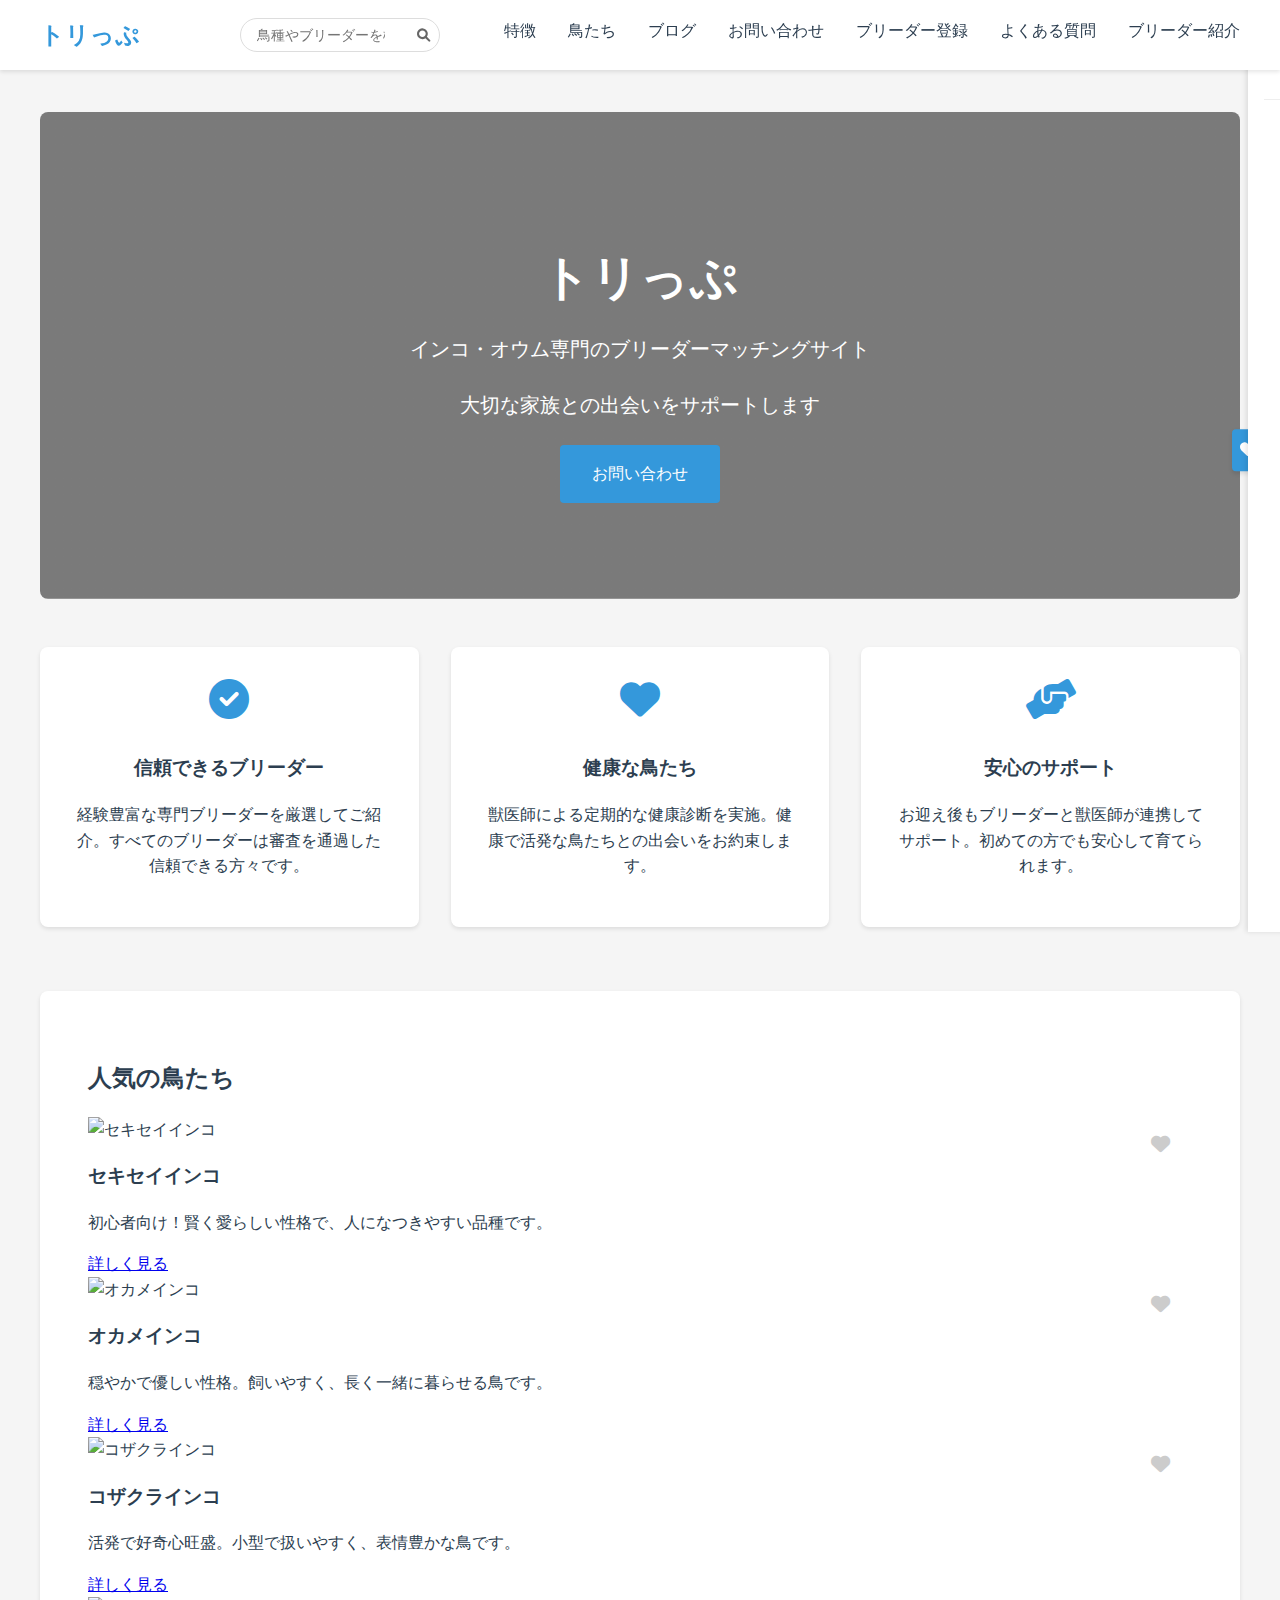
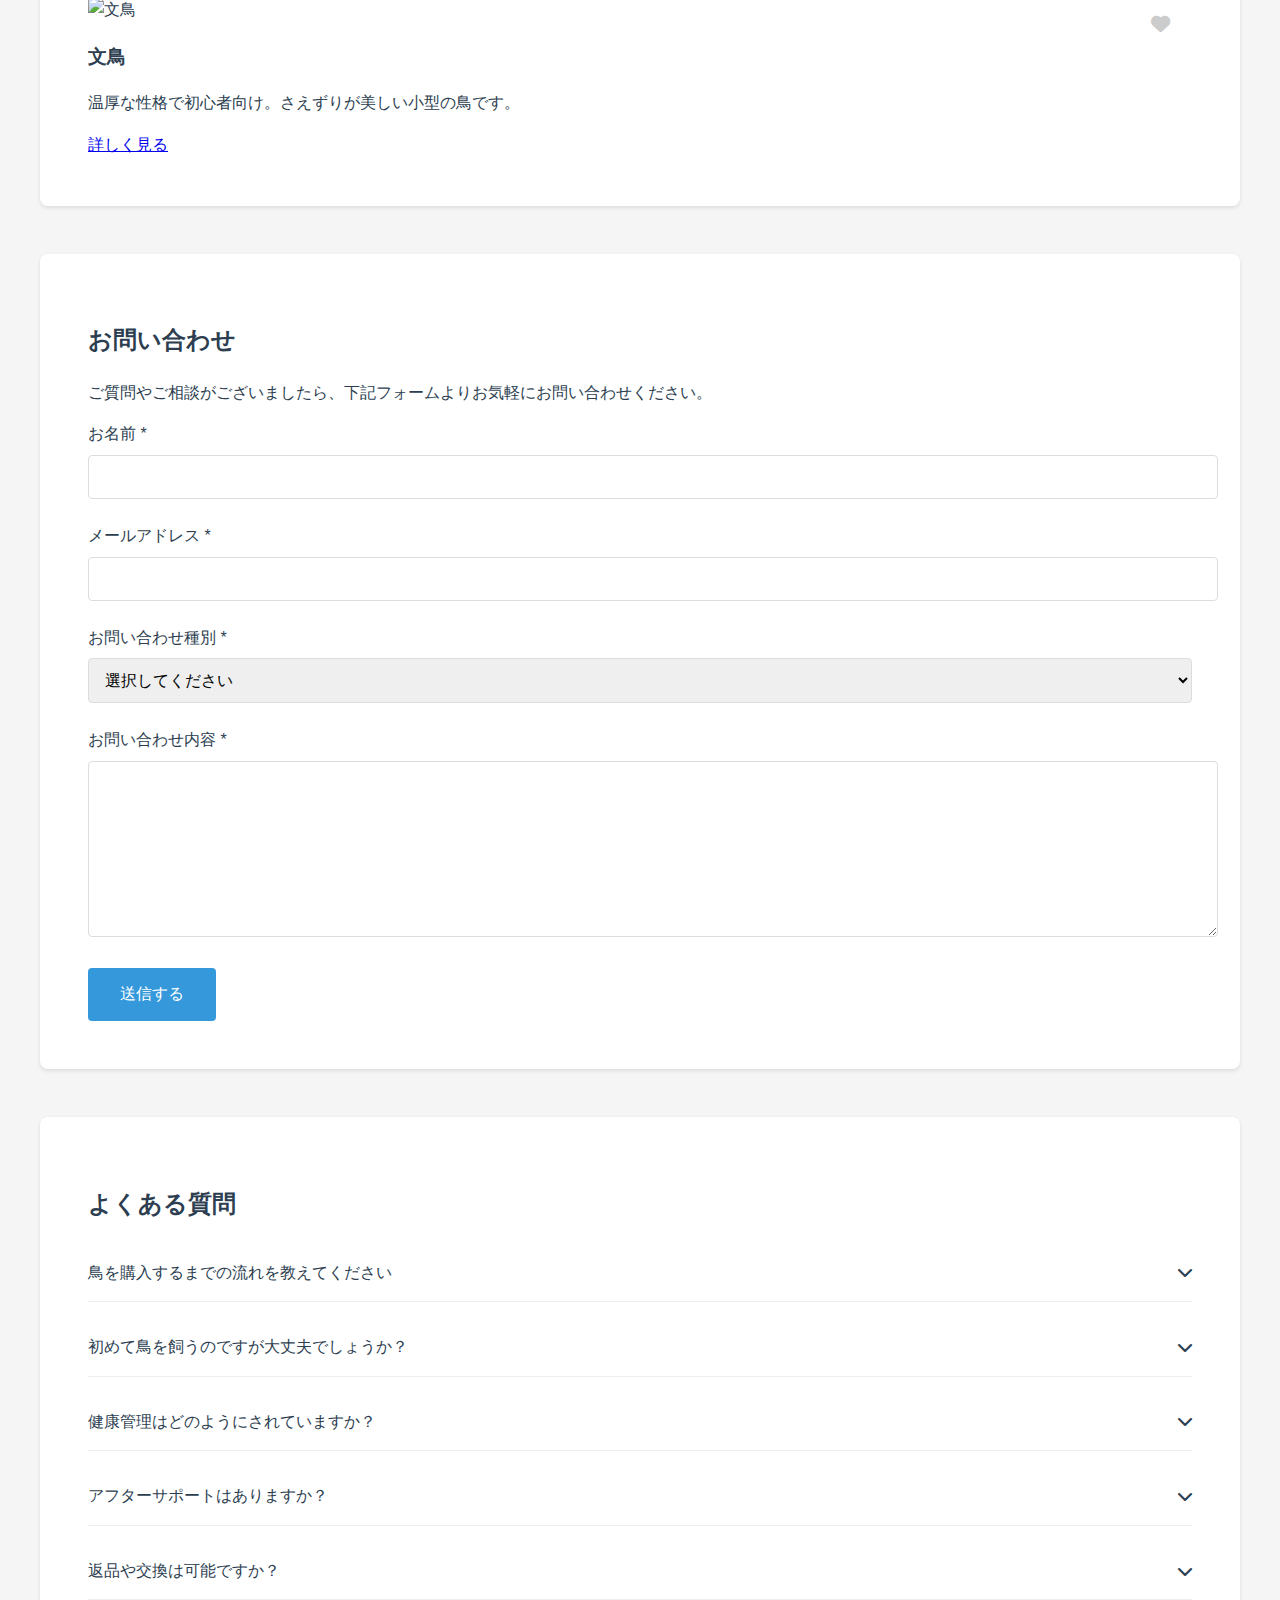
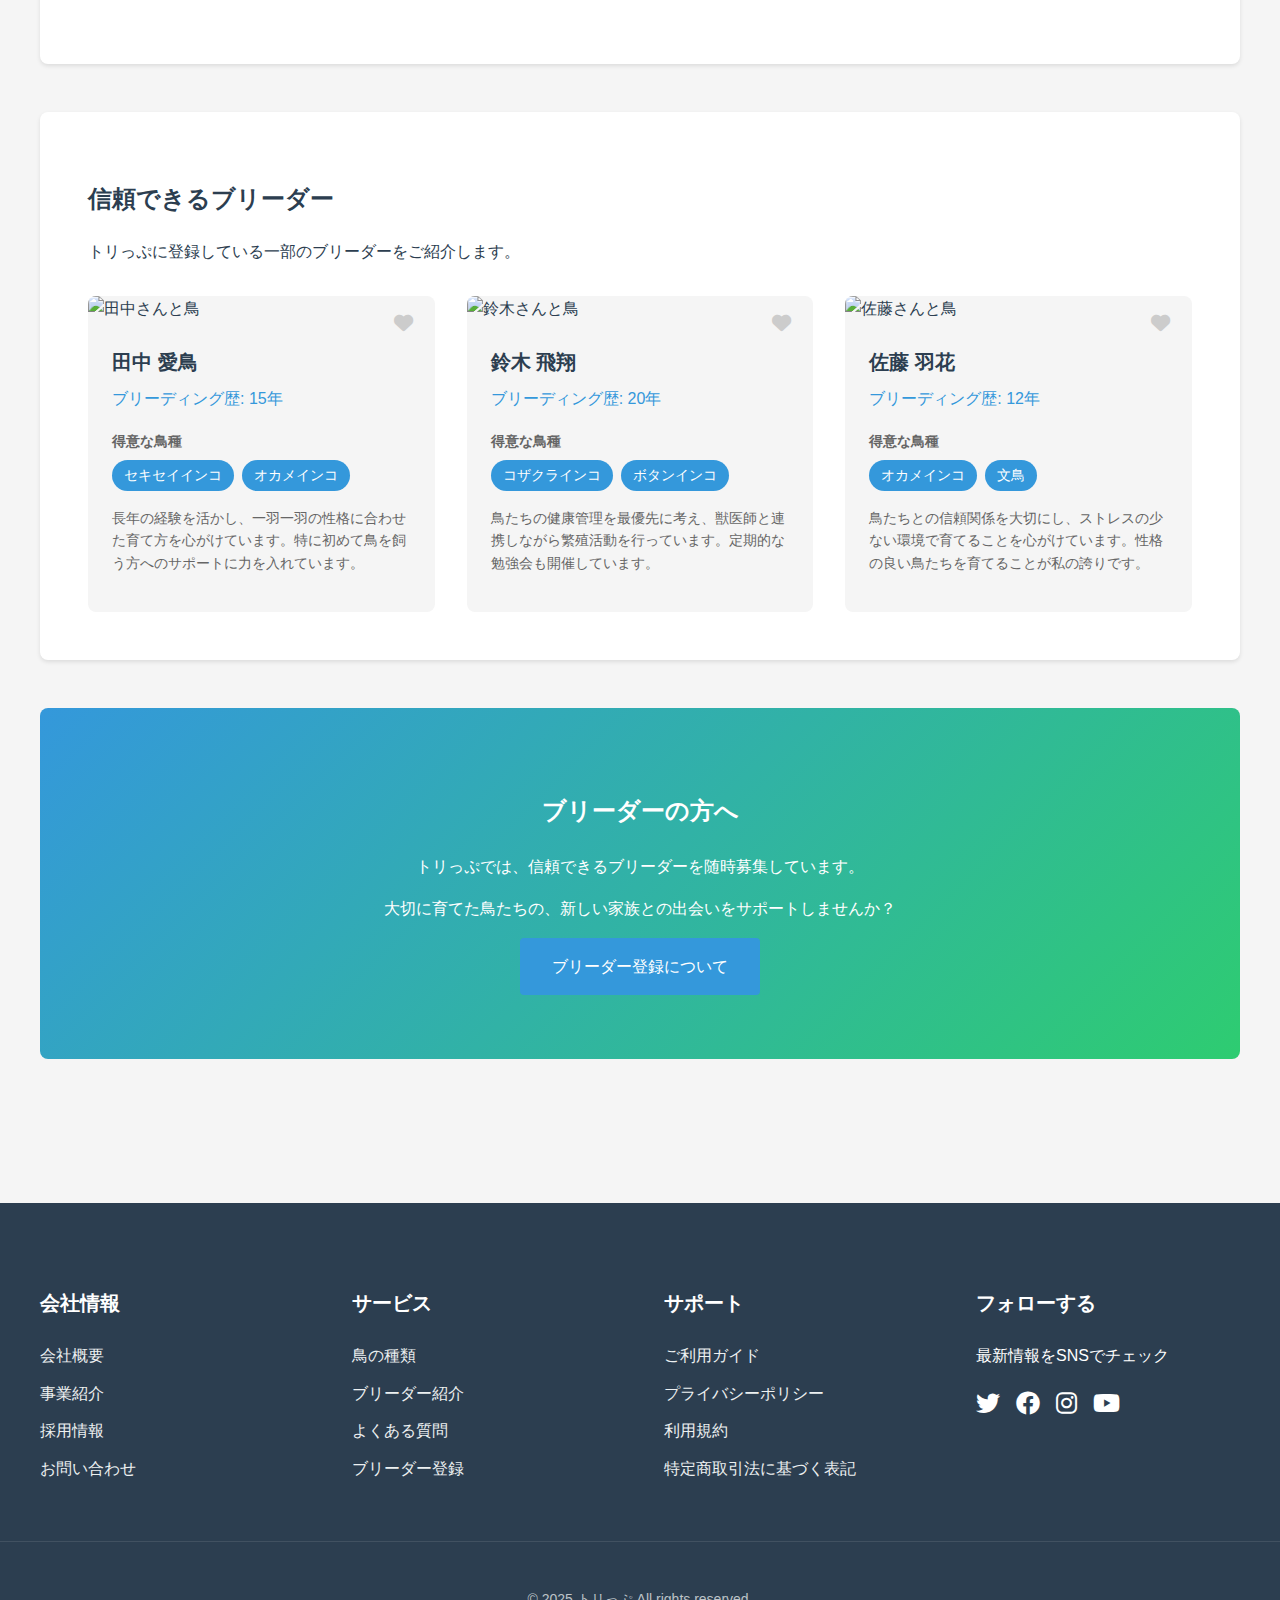
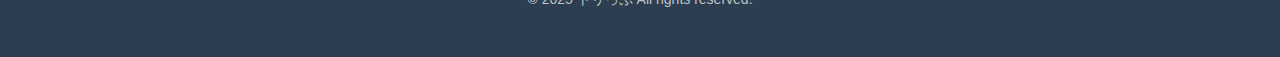
==== index.html @ cfe432b0 "Add blog section with articles and sidebar" ====
<!DOCTYPE html>
<html lang="ja">
<head>
    <meta charset="UTF-8">
    <meta name="viewport" content="width=device-width, initial-scale=1.0">
    <title>トリっぷ - インコ・オウム専門のブリーダーマッチングサイト</title>
    <link rel="stylesheet" href="https://cdnjs.cloudflare.com/ajax/libs/font-awesome/6.0.0/css/all.min.css">
    <style>
        /* 既存のスタイル */
        :root {
            --primary-color: #3498db;
            --secondary-color: #2ecc71;
            --text-color: #2c3e50;
            --background-color: #f5f5f5;
        }
        
        body {
            font-family: -apple-system, BlinkMacSystemFont, sans-serif;
            line-height: 1.6;
            margin: 0;
            padding: 0;
            background-color: var(--background-color);
            color: var(--text-color);
        }

        .nav {
            background: white;
            box-shadow: 0 2px 4px rgba(0,0,0,0.1);
            position: fixed;
            width: 100%;
            top: 0;
            z-index: 1000;
        }

        .nav-container {
            max-width: 1200px;
            margin: 0 auto;
            padding: 1rem;
            display: flex;
            justify-content: space-between;
            align-items: center;
        }

        .nav-logo {
            font-size: 1.5rem;
            font-weight: bold;
            color: var(--primary-color);
            text-decoration: none;
        }

        .nav-links {
            display: flex;
            gap: 2rem;
        }

        .nav-link {
            color: var(--text-color);
            text-decoration: none;
            transition: color 0.3s;
        }

        .nav-link:hover {
            color: var(--primary-color);
        }

        .container {
            max-width: 1200px;
            margin: 80px auto 0;
            padding: 2rem;
        }

        .hero {
            background: linear-gradient(rgba(0,0,0,0.5), rgba(0,0,0,0.5)), url("https://images.unsplash.com/photo-1552728089-57bdde30beb3?ixlib=rb-1.2.1&auto=format&fit=crop&w=1500&q=80");
            background-size: cover;
            background-position: center;
            color: white;
            padding: 6rem 2rem;
            border-radius: 8px;
            text-align: center;
            margin-bottom: 3rem;
        }

        .hero h1 {
            font-size: 3rem;
            margin-bottom: 1rem;
            color: white;
        }

        .hero p {
            font-size: 1.25rem;
            color: white;
            max-width: 600px;
            margin: 0 auto 1.5rem;
        }

        .button {
            display: inline-block;
            background: var(--primary-color);
            color: white;
            text-decoration: none;
            padding: 1rem 2rem;
            border-radius: 4px;
            transition: background-color 0.3s, transform 0.3s;
        }

        .button:hover {
            background-color: #2980b9;
            transform: translateY(-2px);
        }

        .features {
            display: grid;
            grid-template-columns: repeat(auto-fit, minmax(300px, 1fr));
            gap: 2rem;
            margin-bottom: 4rem;
        }

        .feature {
            background: white;
            padding: 2rem;
            border-radius: 8px;
            box-shadow: 0 2px 4px rgba(0,0,0,0.1);
            text-align: center;
        }

        .feature i {
            font-size: 2.5rem;
            color: var(--primary-color);
            margin-bottom: 1rem;
        }

        .birds {
            background: white;
            padding: 3rem;
            border-radius: 8px;
            box-shadow: 0 2px 4px rgba(0,0,0,0.1);
            margin-bottom: 3rem;
        }

        .bird-types {
            display: grid;
            grid-template-columns: repeat(auto-fit, minmax(250px, 1fr));
            gap: 2rem;
            margin-top: 2rem;
        }

        .bird-type {
            text-align: center;
            padding: 2rem;
            background: var(--background-color);
            border-radius: 8px;
            transition: transform 0.3s;
        }

        .bird-type:hover {
            transform: translateY(-5px);
        }

        .bird-type i {
            font-size: 2rem;
            color: var(--primary-color);
            margin-bottom: 1rem;
        }

        .cta {
            background: linear-gradient(135deg, var(--primary-color), var(--secondary-color));
            padding: 4rem 2rem;
            border-radius: 8px;
            text-align: center;
            color: white;
            margin-bottom: 3rem;
        }

        .cta h2 {
            color: white;
            margin-bottom: 1.5rem;
        }

        /* 新しく追加するお問い合わせフォームのスタイル */
        .contact {
            background: white;
            padding: 3rem;
            border-radius: 8px;
            box-shadow: 0 2px 4px rgba(0,0,0,0.1);
            margin-bottom: 3rem;
        }

        .form-group {
            margin-bottom: 1.5rem;
        }

        .form-group label {
            display: block;
            margin-bottom: 0.5rem;
            font-weight: 500;
        }

        .form-control {
            width: 100%;
            padding: 0.75rem;
            border: 1px solid #ddd;
            border-radius: 4px;
            font-size: 1rem;
            transition: border-color 0.3s;
        }

        .form-control:focus {
            outline: none;
            border-color: var(--primary-color);
            box-shadow: 0 0 0 2px rgba(52, 152, 219, 0.2);
        }

        textarea.form-control {
            min-height: 150px;
            resize: vertical;
        }

        .submit-button {
            background: var(--primary-color);
            color: white;
            border: none;
            padding: 1rem 2rem;
            border-radius: 4px;
            font-size: 1rem;
            cursor: pointer;
            transition: background-color 0.3s, transform 0.3s;
        }

        .submit-button:hover {
            background-color: #2980b9;
            transform: translateY(-2px);
        }

        .error-message {
            color: #e74c3c;
            font-size: 0.875rem;
            margin-top: 0.25rem;
            display: none;
        }

        .form-success {
            display: none;
            text-align: center;
            padding: 2rem;
            background-color: #2ecc71;
            color: white;
            border-radius: 4px;
            margin-top: 2rem;
        }

        /* FAQセクションのスタイル */
        .faq {
            background: white;
            padding: 3rem;
            border-radius: 8px;
            box-shadow: 0 2px 4px rgba(0,0,0,0.1);
            margin: 3rem 0;
        }

        .faq-item {
            border-bottom: 1px solid #eee;
            margin-bottom: 1rem;
        }

        .faq-question {
            display: flex;
            justify-content: space-between;
            align-items: center;
            padding: 1rem 0;
            cursor: pointer;
            font-weight: 500;
        }

        .faq-question:hover {
            color: var(--primary-color);
        }

        .faq-question i {
            transition: transform 0.3s;
        }

        .faq-answer {
            max-height: 0;
            overflow: hidden;
            transition: max-height 0.3s ease-out;
            padding: 0 1rem;
            opacity: 0;
        }

        .faq-item.active .faq-question i {
            transform: rotate(180deg);
        }

        .faq-item.active .faq-answer {
            max-height: 500px;
            opacity: 1;
            padding: 1rem;
            margin-bottom: 1rem;
        }

        /* ブリーダー紹介セクションのスタイル */
        .breeders {
            background: white;
            padding: 3rem;
            border-radius: 8px;
            box-shadow: 0 2px 4px rgba(0,0,0,0.1);
            margin: 3rem 0;
        }

        .breeder-grid {
            display: grid;
            grid-template-columns: repeat(auto-fit, minmax(300px, 1fr));
            gap: 2rem;
            margin-top: 2rem;
        }

        .breeder-card {
            background: var(--background-color);
            border-radius: 8px;
            overflow: hidden;
            transition: transform 0.3s;
        }

        .breeder-card:hover {
            transform: translateY(-5px);
        }

        .breeder-image {
            width: 100%;
            height: 200px;
            object-fit: cover;
        }

        .breeder-info {
            padding: 1.5rem;
        }

        .breeder-name {
            font-size: 1.25rem;
            font-weight: 600;
            margin-bottom: 0.5rem;
        }

        .breeder-experience {
            color: var(--primary-color);
            font-weight: 500;
            margin-bottom: 1rem;
        }

        .breeder-specialties {
            margin-bottom: 1rem;
        }

        .breeder-specialties h4 {
            font-size: 0.875rem;
            color: #666;
            margin-bottom: 0.5rem;
        }

        .specialty-tags {
            display: flex;
            flex-wrap: wrap;
            gap: 0.5rem;
        }

        .specialty-tag {
            background: var(--primary-color);
            color: white;
            padding: 0.25rem 0.75rem;
            border-radius: 20px;
            font-size: 0.875rem;
        }

        .breeder-description {
            font-size: 0.875rem;
            line-height: 1.6;
            color: #666;
        }

        /* フッターのスタイル */
        .footer {
            background: var(--text-color);
            color: white;
            padding: 4rem 0 2rem;
            margin-top: 4rem;
        }

        .footer-container {
            max-width: 1200px;
            margin: 0 auto;
            padding: 0 2rem;
            display: grid;
            grid-template-columns: repeat(auto-fit, minmax(250px, 1fr));
            gap: 3rem;
        }

        .footer-section h3 {
            color: white;
            margin-bottom: 1.5rem;
            font-size: 1.25rem;
        }

        .footer-links {
            list-style: none;
            padding: 0;
            margin: 0;
        }

        .footer-links li {
            margin-bottom: 0.75rem;
        }

        .footer-links a {
            color: #ecf0f1;
            text-decoration: none;
            transition: color 0.3s;
        }

        .footer-links a:hover {
            color: var(--primary-color);
        }

        .social-links {
            display: flex;
            gap: 1rem;
            margin-top: 1rem;
        }

        .social-links a {
            color: white;
            font-size: 1.5rem;
            transition: color 0.3s;
        }

        .social-links a:hover {
            color: var(--primary-color);
        }

        .footer-bottom {
            margin-top: 3rem;
            padding-top: 2rem;
            border-top: 1px solid rgba(255,255,255,0.1);
            text-align: center;
            font-size: 0.875rem;
            color: #bdc3c7;
        }

        @media (max-width: 768px) {
            .nav-links {
                display: none;
            }
            
            .hero {
                padding: 4rem 1rem;
            }

            .hero h1 {
                font-size: 2rem;
            }
        }

        /* 検索フォームのスタイル */
        .search-form {
            position: relative;
            margin-left: auto;
            margin-right: 2rem;
        }

        .search-input {
            padding: 0.5rem 1rem;
            padding-right: 2.5rem;
            border: 1px solid #ddd;
            border-radius: 20px;
            font-size: 0.875rem;
            width: 200px;
            transition: all 0.3s;
        }

        .search-input:focus {
            outline: none;
            border-color: var(--primary-color);
            width: 300px;
            box-shadow: 0 0 0 2px rgba(52, 152, 219, 0.2);
        }

        .search-button {
            position: absolute;
            right: 10px;
            top: 50%;
            transform: translateY(-50%);
            background: none;
            border: none;
            color: #666;
            cursor: pointer;
            padding: 0;
        }

        .search-button:hover {
            color: var(--primary-color);
        }

        .search-results {
            position: absolute;
            top: 100%;
            left: 0;
            right: 0;
            background: white;
            border-radius: 4px;
            box-shadow: 0 2px 4px rgba(0,0,0,0.1);
            margin-top: 0.5rem;
            max-height: 300px;
            overflow-y: auto;
            display: none;
            z-index: 1000;
        }

        .search-results.active {
            display: block;
        }

        .search-result-item {
            padding: 0.75rem 1rem;
            border-bottom: 1px solid #eee;
            cursor: pointer;
        }

        .search-result-item:hover {
            background: var(--background-color);
        }

        .search-result-item:last-child {
            border-bottom: none;
        }

        .result-category {
            font-size: 0.75rem;
            color: var(--primary-color);
            margin-bottom: 0.25rem;
        }

        .result-title {
            font-weight: 500;
            margin-bottom: 0.25rem;
        }

        .result-description {
            font-size: 0.875rem;
            color: #666;
        }

        /* お気に入り機能のスタイル */
        .favorite-btn {
            background: none;
            border: none;
            color: #ccc;
            font-size: 1.2rem;
            cursor: pointer;
            transition: color 0.3s;
            position: absolute;
            top: 1rem;
            right: 1rem;
            z-index: 1;
        }

        .favorite-btn.active {
            color: #e74c3c;
        }

        .bird-card, .breeder-card {
            position: relative;
        }

        /* お気に入りパネル */
        .favorites-panel {
            position: fixed;
            right: -300px;
            top: 0;
            width: 300px;
            height: 100vh;
            background: white;
            box-shadow: -2px 0 5px rgba(0,0,0,0.1);
            transition: right 0.3s;
            z-index: 1000;
            padding: 1rem;
            overflow-y: auto;
        }

        .favorites-panel.active {
            right: 0;
        }

        .favorites-toggle {
            position: fixed;
            right: 1rem;
            top: 50%;
            transform: translateY(-50%);
            background: var(--primary-color);
            color: white;
            padding: 0.5rem;
            border-radius: 4px;
            cursor: pointer;
            z-index: 999;
            box-shadow: 0 2px 4px rgba(0,0,0,0.1);
        }

        .favorites-header {
            display: flex;
            justify-content: space-between;
            align-items: center;
            margin-bottom: 1rem;
            padding-bottom: 1rem;
            border-bottom: 1px solid #eee;
        }

        .favorites-close {
            background: none;
            border: none;
            font-size: 1.5rem;
            cursor: pointer;
            color: #666;
        }

        .favorites-list {
            list-style: none;
            padding: 0;
            margin: 0;
        }

        .favorite-item {
            display: flex;
            align-items: center;
            padding: 0.75rem;
            border-bottom: 1px solid #eee;
        }

        .favorite-item img {
            width: 50px;
            height: 50px;
            object-fit: cover;
            border-radius: 4px;
            margin-right: 1rem;
        }

        .favorite-item-info {
            flex-grow: 1;
        }

        .favorite-item-info h4 {
            margin: 0 0 0.25rem;
        }

        .favorite-item-info p {
            margin: 0;
            font-size: 0.875rem;
            color: #666;
        }

        .favorite-remove {
            background: none;
            border: none;
            color: #e74c3c;
            cursor: pointer;
            padding: 0.5rem;
        }
    </style>
</head>
<body>
    <!-- お気に入りパネル -->
    <div class="favorites-panel" id="favoritesPanel">
        <div class="favorites-header">
            <h3>お気に入り</h3>
            <button class="favorites-close" onclick="toggleFavorites()">&times;</button>
        </div>
        <div id="favoritesList"></div>
    </div>
    <div class="favorites-toggle" onclick="toggleFavorites()">
        <i class="fas fa-heart"></i>
    </div>

    <nav class="nav">
        <div class="nav-container">
            <a href="#" class="nav-logo">トリっぷ</a>
            <div class="nav-links">
                <form class="search-form" onsubmit="return handleSearch(event)">
                    <input type="search" class="search-input" placeholder="鳥種やブリーダーを検索..." 
                           aria-label="鳥種やブリーダーを検索" oninput="handleSearchInput(event)">
                    <button type="submit" class="search-button" aria-label="検索">
                        <i class="fas fa-search"></i>
                    </button>
                    <div class="search-results" id="searchResults"></div>
                </form>
                <a href="#features" class="nav-link">特徴</a>
                <a href="#birds" class="nav-link">鳥たち</a>
                <a href="blog/index.html" class="nav-link">ブログ</a>
                <a href="#contact" class="nav-link">お問い合わせ</a>
                <a href="#register" class="nav-link">ブリーダー登録</a>
                <a href="#faq" class="nav-link">よくある質問</a>
                <a href="#breeders" class="nav-link">ブリーダー紹介</a>
            </div>
        </div>
    </nav>

    <div class="container">
        <section class="hero">
            <h1>トリっぷ</h1>
            <p>インコ・オウム専門のブリーダーマッチングサイト</p>
            <p>大切な家族との出会いをサポートします</p>
            <a href="#contact" class="button">お問い合わせ</a>
        </section>

        <section id="features" class="features">
            <div class="feature">
                <i class="fas fa-check-circle"></i>
                <h3>信頼できるブリーダー</h3>
                <p>経験豊富な専門ブリーダーを厳選してご紹介。すべてのブリーダーは審査を通過した信頼できる方々です。</p>
            </div>
            <div class="feature">
                <i class="fas fa-heart"></i>
                <h3>健康な鳥たち</h3>
                <p>獣医師による定期的な健康診断を実施。健康で活発な鳥たちとの出会いをお約束します。</p>
            </div>
            <div class="feature">
                <i class="fas fa-hands-helping"></i>
                <h3>安心のサポート</h3>
                <p>お迎え後もブリーダーと獣医師が連携してサポート。初めての方でも安心して育てられます。</p>
            </div>
        </section>

        <section id="birds" class="birds">
            <h2>人気の鳥たち</h2>
            <div class="birds-grid">
                <div class="bird-card">
                    <button class="favorite-btn" onclick="toggleFavorite('bird', 'budgerigar', 'セキセイインコ', 'https://images.unsplash.com/photo-1552728089-57bdde30beb3')">
                        <i class="fas fa-heart"></i>
                    </button>
                    <img src="https://images.unsplash.com/photo-1552728089-57bdde30beb3?ixlib=rb-1.2.1&auto=format&fit=crop&w=1500&q=80" alt="セキセイインコ">
                    <h3>セキセイインコ</h3>
                    <p>初心者向け！賢く愛らしい性格で、人になつきやすい品種です。</p>
                    <a href="birds/budgerigar.html" class="btn">詳しく見る</a>
                </div>
                <div class="bird-card">
                    <button class="favorite-btn" onclick="toggleFavorite('bird', 'cockatiel', 'オカメインコ', 'https://images.unsplash.com/photo-1591198936750-16d8e15edb9e')">
                        <i class="fas fa-heart"></i>
                    </button>
                    <img src="https://images.unsplash.com/photo-1591198936750-16d8e15edb9e?ixlib=rb-1.2.1&auto=format&fit=crop&w=1500&q=80" alt="オカメインコ">
                    <h3>オカメインコ</h3>
                    <p>穏やかで優しい性格。飼いやすく、長く一緒に暮らせる鳥です。</p>
                    <a href="birds/cockatiel.html" class="btn">詳しく見る</a>
                </div>
                <div class="bird-card">
                    <button class="favorite-btn" onclick="toggleFavorite('bird', 'lovebird', 'コザクラインコ', 'https://images.unsplash.com/photo-1591198936750-16d8e15edb9e')">
                        <i class="fas fa-heart"></i>
                    </button>
                    <img src="https://images.unsplash.com/photo-1591198936750-16d8e15edb9e?ixlib=rb-1.2.1&auto=format&fit=crop&w=1500&q=80" alt="コザクラインコ">
                    <h3>コザクラインコ</h3>
                    <p>活発で好奇心旺盛。小型で扱いやすく、表情豊かな鳥です。</p>
                    <a href="birds/lovebird.html" class="btn">詳しく見る</a>
                </div>
                <div class="bird-card">
                    <button class="favorite-btn" onclick="toggleFavorite('bird', 'finch', '文鳥', 'https://images.unsplash.com/photo-1591198936750-16d8e15edb9e')">
                        <i class="fas fa-heart"></i>
                    </button>
                    <img src="https://images.unsplash.com/photo-1591198936750-16d8e15edb9e?ixlib=rb-1.2.1&auto=format&fit=crop&w=1500&q=80" alt="文鳥">
                    <h3>文鳥</h3>
                    <p>温厚な性格で初心者向け。さえずりが美しい小型の鳥です。</p>
                    <a href="birds/finch.html" class="btn">詳しく見る</a>
                </div>
            </div>
        </section>

        <!-- 新しく追加するお問い合わせフォーム -->
        <section id="contact" class="contact">
            <h2>お問い合わせ</h2>
            <p>ご質問やご相談がございましたら、下記フォームよりお気軽にお問い合わせください。</p>
            
            <form id="contactForm" onsubmit="return handleSubmit(event)" novalidate>
                <div class="form-group">
                    <label for="name">お名前 *</label>
                    <input type="text" id="name" name="name" class="form-control" required 
                           oninvalid="this.setCustomValidity('お名前を入力してください')"
                           oninput="this.setCustomValidity('')">
                    <div class="error-message" id="nameError">お名前を入力してください</div>
                </div>

                <div class="form-group">
                    <label for="email">メールアドレス *</label>
                    <input type="email" id="email" name="email" class="form-control" required
                           oninvalid="this.setCustomValidity('有効なメールアドレスを入力してください')"
                           oninput="this.setCustomValidity('')">
                    <div class="error-message" id="emailError">有効なメールアドレスを入力してください</div>
                </div>

                <div class="form-group">
                    <label for="subject">お問い合わせ種別 *</label>
                    <select id="subject" name="subject" class="form-control" required
                            oninvalid="this.setCustomValidity('お問い合わせ種別を選択してください')"
                            oninput="this.setCustomValidity('')">
                        <option value="">選択してください</option>
                        <option value="general">一般的なお問い合わせ</option>
                        <option value="breeder">ブリーダー登録について</option>
                        <option value="bird">鳥の相談</option>
                        <option value="other">その他</option>
                    </select>
                    <div class="error-message" id="subjectError">お問い合わせ種別を選択してください</div>
                </div>

                <div class="form-group">
                    <label for="message">お問い合わせ内容 *</label>
                    <textarea id="message" name="message" class="form-control" required
                              oninvalid="this.setCustomValidity('お問い合わせ内容を入力してください')"
                              oninput="this.setCustomValidity('')"></textarea>
                    <div class="error-message" id="messageError">お問い合わせ内容を入力してください</div>
                </div>

                <button type="submit" class="submit-button">送信する</button>
            </form>

            <div class="form-success" id="formSuccess">
                <h3>お問い合わせありがとうございます</h3>
                <p>内容を確認次第、担当者よりご連絡させていただきます。</p>
            </div>
        </section>

        <!-- FAQセクション -->
        <section id="faq" class="faq">
            <h2>よくある質問</h2>
            <div class="faq-items">
                <div class="faq-item">
                    <div class="faq-question">
                        <span>鳥を購入するまでの流れを教えてください</span>
                        <i class="fas fa-chevron-down"></i>
                    </div>
                    <div class="faq-answer">
                        <p>1. お気に入りの鳥を見つけたら、お問い合わせフォームより連絡<br>
                        2. ブリーダーとの面談日程を調整<br>
                        3. 実際に鳥と対面し、性格や健康状態を確認<br>
                        4. 購入を決定された場合、必要書類の記入と料金のお支払い<br>
                        5. 鳥のお引き渡し</p>
                    </div>
                </div>
                <div class="faq-item">
                    <div class="faq-question">
                        <span>初めて鳥を飼うのですが大丈夫でしょうか？</span>
                        <i class="fas fa-chevron-down"></i>
                    </div>
                    <div class="faq-answer">
                        <p>はい、大丈夫です。経験豊富なブリーダーが、飼育方法や必要な準備についてしっかりとアドバイスいたします。また、お迎え後もサポート体制が整っていますので、安心して育てていただけます。</p>
                    </div>
                </div>
                <div class="faq-item">
                    <div class="faq-question">
                        <span>健康管理はどのようにされていますか？</span>
                        <i class="fas fa-chevron-down"></i>
                    </div>
                    <div class="faq-answer">
                        <p>すべての鳥は定期的に獣医師による健康診断を受けています。また、ブリーダーによる日々の健康観察も徹底して行われています。健康状態や予防接種の記録は、お引き渡し時にすべて開示いたします。</p>
                    </div>
                </div>
                <div class="faq-item">
                    <div class="faq-question">
                        <span>アフターサポートはありますか？</span>
                        <i class="fas fa-chevron-down"></i>
                    </div>
                    <div class="faq-answer">
                        <p>はい、ございます。お迎え後も、育て方や健康管理についてのご相談を随時承っております。また、定期的な健康診断の案内や、飼育に関する情報提供も行っています。</p>
                    </div>
                </div>
                <div class="faq-item">
                    <div class="faq-question">
                        <span>返品や交換は可能ですか？</span>
                        <i class="fas fa-chevron-down"></i>
                    </div>
                    <div class="faq-answer">
                        <p>生き物ですので、原則として返品や交換は承っておりません。そのため、お迎えの前に十分な時間をかけて、鳥との相性や飼育環境についてご確認いただくようお願いしております。</p>
                    </div>
                </div>
            </div>
        </section>

        <!-- ブリーダー紹介セクション -->
        <section id="breeders" class="breeders">
            <h2>信頼できるブリーダー</h2>
            <p>トリっぷに登録している一部のブリーダーをご紹介します。</p>
            
            <div class="breeder-grid">
                <div class="breeder-card">
                    <button class="favorite-btn" onclick="toggleFavorite('breeder', 'tanaka', '田中 愛鳥', 'https://images.unsplash.com/photo-1542736667-069246bdbc6d')">
                        <i class="fas fa-heart"></i>
                    </button>
                    <img src="https://images.unsplash.com/photo-1542736667-069246bdbc6d?ixlib=rb-1.2.1&auto=format&fit=crop&w=800&q=80" alt="田中さんと鳥" class="breeder-image">
                    <div class="breeder-info">
                        <div class="breeder-name">田中 愛鳥</div>
                        <div class="breeder-experience">ブリーディング歴: 15年</div>
                        <div class="breeder-specialties">
                            <h4>得意な鳥種</h4>
                            <div class="specialty-tags">
                                <span class="specialty-tag">セキセイインコ</span>
                                <span class="specialty-tag">オカメインコ</span>
                            </div>
                        </div>
                        <p class="breeder-description">長年の経験を活かし、一羽一羽の性格に合わせた育て方を心がけています。特に初めて鳥を飼う方へのサポートに力を入れています。</p>
                    </div>
                </div>

                <div class="breeder-card">
                    <button class="favorite-btn" onclick="toggleFavorite('breeder', 'suzuki', '鈴木 飛翔', 'https://images.unsplash.com/photo-1452570053594-1b985d6ea890')">
                        <i class="fas fa-heart"></i>
                    </button>
                    <img src="https://images.unsplash.com/photo-1452570053594-1b985d6ea890?ixlib=rb-1.2.1&auto=format&fit=crop&w=800&q=80" alt="鈴木さんと鳥" class="breeder-image">
                    <div class="breeder-info">
                        <div class="breeder-name">鈴木 飛翔</div>
                        <div class="breeder-experience">ブリーディング歴: 20年</div>
                        <div class="breeder-specialties">
                            <h4>得意な鳥種</h4>
                            <div class="specialty-tags">
                                <span class="specialty-tag">コザクラインコ</span>
                                <span class="specialty-tag">ボタンインコ</span>
                            </div>
                        </div>
                        <p class="breeder-description">鳥たちの健康管理を最優先に考え、獣医師と連携しながら繁殖活動を行っています。定期的な勉強会も開催しています。</p>
                    </div>
                </div>

                <div class="breeder-card">
                    <button class="favorite-btn" onclick="toggleFavorite('breeder', 'sato', '佐藤 羽花', 'https://images.unsplash.com/photo-1557160854-e1e89fdd3286')">
                        <i class="fas fa-heart"></i>
                    </button>
                    <img src="https://images.unsplash.com/photo-1557160854-e1e89fdd3286?ixlib=rb-1.2.1&auto=format&fit=crop&w=800&q=80" alt="佐藤さんと鳥" class="breeder-image">
                    <div class="breeder-info">
                        <div class="breeder-name">佐藤 羽花</div>
                        <div class="breeder-experience">ブリーディング歴: 12年</div>
                        <div class="breeder-specialties">
                            <h4>得意な鳥種</h4>
                            <div class="specialty-tags">
                                <span class="specialty-tag">オカメインコ</span>
                                <span class="specialty-tag">文鳥</span>
                            </div>
                        </div>
                        <p class="breeder-description">鳥たちとの信頼関係を大切にし、ストレスの少ない環境で育てることを心がけています。性格の良い鳥たちを育てることが私の誇りです。</p>
                    </div>
                </div>
            </div>
        </section>

        <section id="register" class="cta">
            <h2>ブリーダーの方へ</h2>
            <p>トリっぷでは、信頼できるブリーダーを随時募集しています。</p>
            <p>大切に育てた鳥たちの、新しい家族との出会いをサポートしませんか？</p>
            <a href="#" class="button">ブリーダー登録について</a>
        </section>
    </div>

    <!-- フッター -->
    <footer class="footer">
        <div class="footer-container">
            <div class="footer-section">
                <h3>会社情報</h3>
                <ul class="footer-links">
                    <li><a href="#">会社概要</a></li>
                    <li><a href="#">事業紹介</a></li>
                    <li><a href="#">採用情報</a></li>
                    <li><a href="#">お問い合わせ</a></li>
                </ul>
            </div>

            <div class="footer-section">
                <h3>サービス</h3>
                <ul class="footer-links">
                    <li><a href="#birds">鳥の種類</a></li>
                    <li><a href="#breeders">ブリーダー紹介</a></li>
                    <li><a href="#faq">よくある質問</a></li>
                    <li><a href="#register">ブリーダー登録</a></li>
                </ul>
            </div>

            <div class="footer-section">
                <h3>サポート</h3>
                <ul class="footer-links">
                    <li><a href="#">ご利用ガイド</a></li>
                    <li><a href="#">プライバシーポリシー</a></li>
                    <li><a href="#">利用規約</a></li>
                    <li><a href="#">特定商取引法に基づく表記</a></li>
                </ul>
            </div>

            <div class="footer-section">
                <h3>フォローする</h3>
                <p>最新情報をSNSでチェック</p>
                <div class="social-links">
                    <a href="#" aria-label="Twitter"><i class="fab fa-twitter"></i></a>
                    <a href="#" aria-label="Facebook"><i class="fab fa-facebook"></i></a>
                    <a href="#" aria-label="Instagram"><i class="fab fa-instagram"></i></a>
                    <a href="#" aria-label="YouTube"><i class="fab fa-youtube"></i></a>
                </div>
            </div>
        </div>

        <div class="footer-bottom">
            <p>&copy; 2025 トリっぷ All rights reserved.</p>
        </div>
    </footer>

    <script>
        // 既存のスクリプト
        {{ ... }}

        // お気に入り機能
        let favorites = JSON.parse(localStorage.getItem('favorites')) || { birds: {}, breeders: {} };

        function toggleFavorite(type, id, name, image) {
            const collection = favorites[type + 's'];
            const btn = event.currentTarget;
            
            if (collection[id]) {
                delete collection[id];
                btn.classList.remove('active');
            } else {
                collection[id] = { name, image };
                btn.classList.add('active');
            }
            
            localStorage.setItem('favorites', JSON.stringify(favorites));
            updateFavoritesList();
        }

        function toggleFavorites() {
            const panel = document.getElementById('favoritesPanel');
            panel.classList.toggle('active');
        }

        function updateFavoritesList() {
            const container = document.getElementById('favoritesList');
            let html = '';

            // 鳥のお気に入り
            if (Object.keys(favorites.birds).length > 0) {
                html += '<h4>鳥</h4><ul class="favorites-list">';
                for (const [id, data] of Object.entries(favorites.birds)) {
                    html += `
                        <li class="favorite-item">
                            <img src="${data.image}" alt="${data.name}">
                            <div class="favorite-item-info">
                                <h4>${data.name}</h4>
                                <a href="birds/${id}.html">詳細を見る</a>
                            </div>
                            <button class="favorite-remove" onclick="toggleFavorite('bird', '${id}', '${data.name}', '${data.image}')">
                                <i class="fas fa-times"></i>
                            </button>
                        </li>
                    `;
                }
                html += '</ul>';
            }

            // ブリーダーのお気に入り
            if (Object.keys(favorites.breeders).length > 0) {
                html += '<h4>ブリーダー</h4><ul class="favorites-list">';
                for (const [id, data] of Object.entries(favorites.breeders)) {
                    html += `
                        <li class="favorite-item">
                            <img src="${data.image}" alt="${data.name}">
                            <div class="favorite-item-info">
                                <h4>${data.name}</h4>
                            </div>
                            <button class="favorite-remove" onclick="toggleFavorite('breeder', '${id}', '${data.name}', '${data.image}')">
                                <i class="fas fa-times"></i>
                            </button>
                        </li>
                    `;
                }
                html += '</ul>';
            }

            if (html === '') {
                html = '<p>お気に入りはまだありません</p>';
            }

            container.innerHTML = html;
        }

        // 初期化
        document.addEventListener('DOMContentLoaded', function() {
            // お気に入りボタンの状態を復元
            const buttons = document.querySelectorAll('.favorite-btn');
            buttons.forEach(btn => {
                const type = btn.getAttribute('onclick').split("'")[1];
                const id = btn.getAttribute('onclick').split("'")[3];
                if (favorites[type + 's'][id]) {
                    btn.classList.add('active');
                }
            });

            updateFavoritesList();
        });
    </script>
</body>
</html>
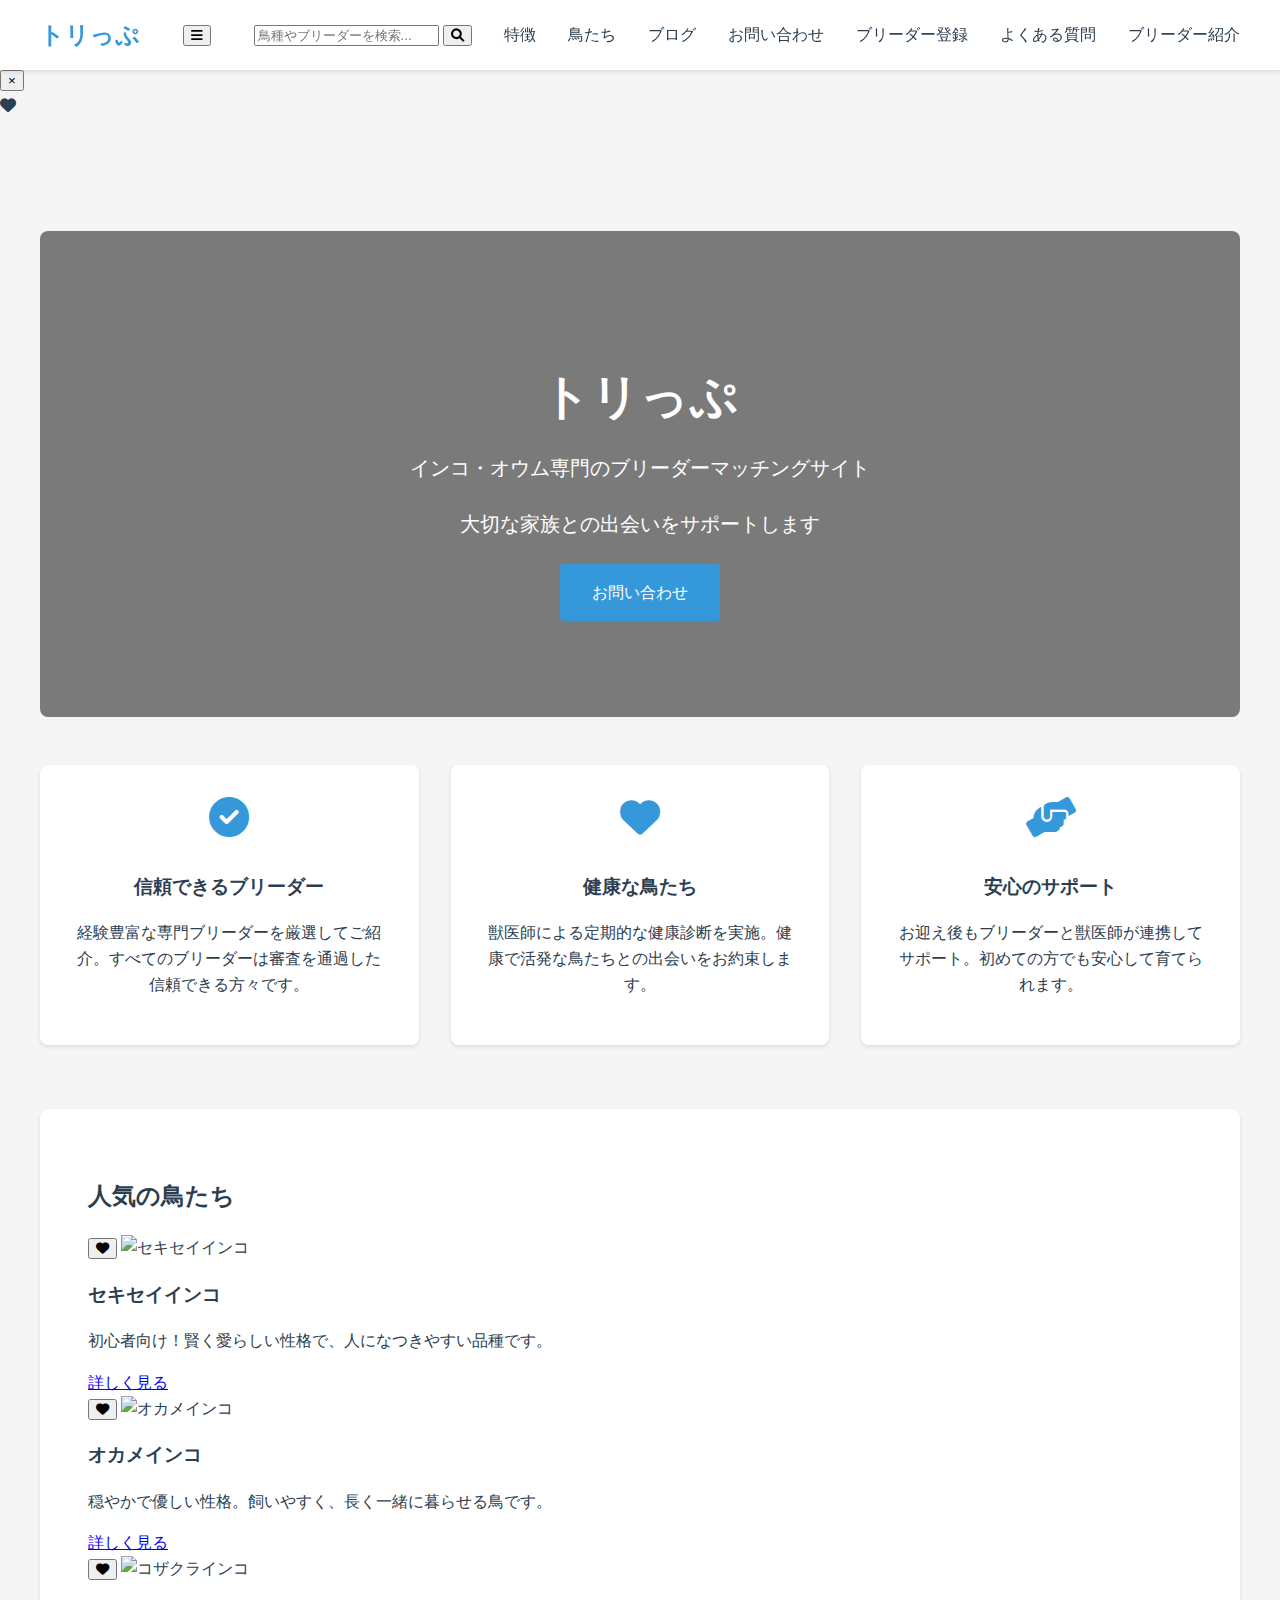
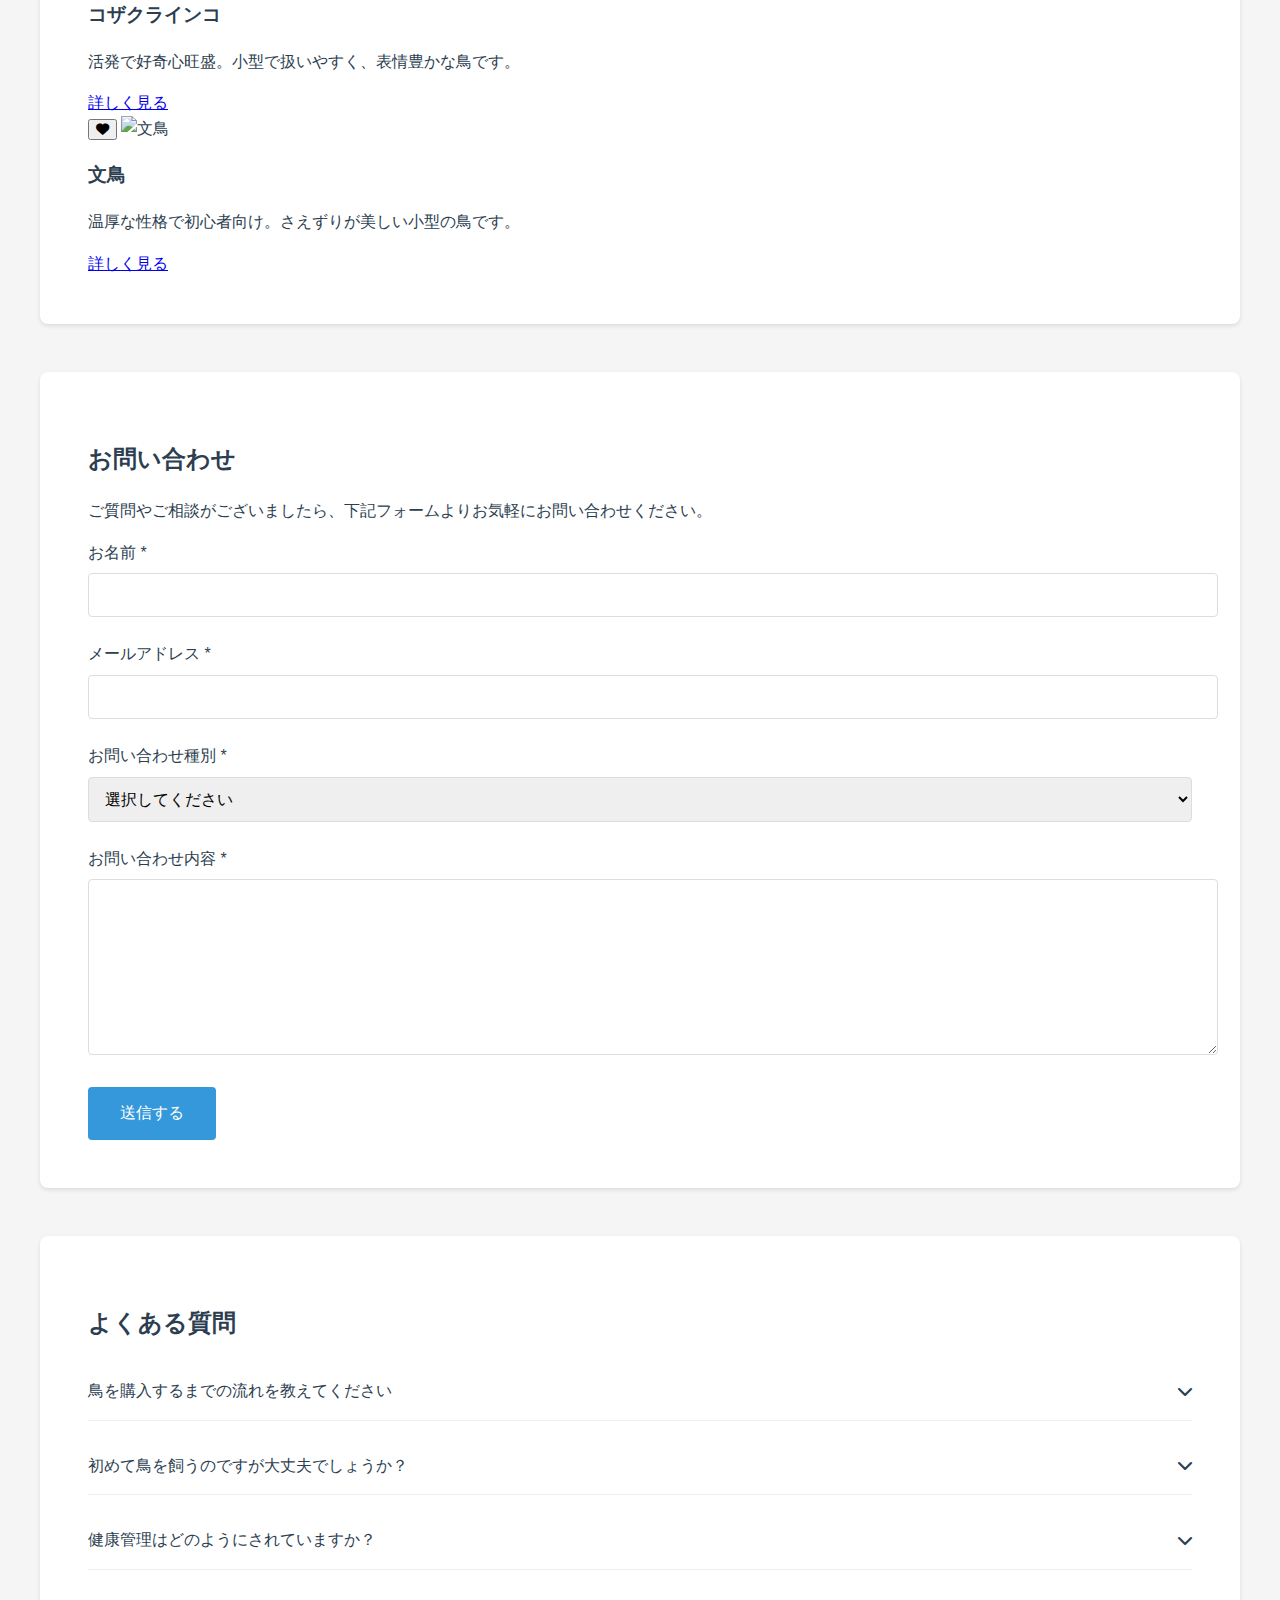
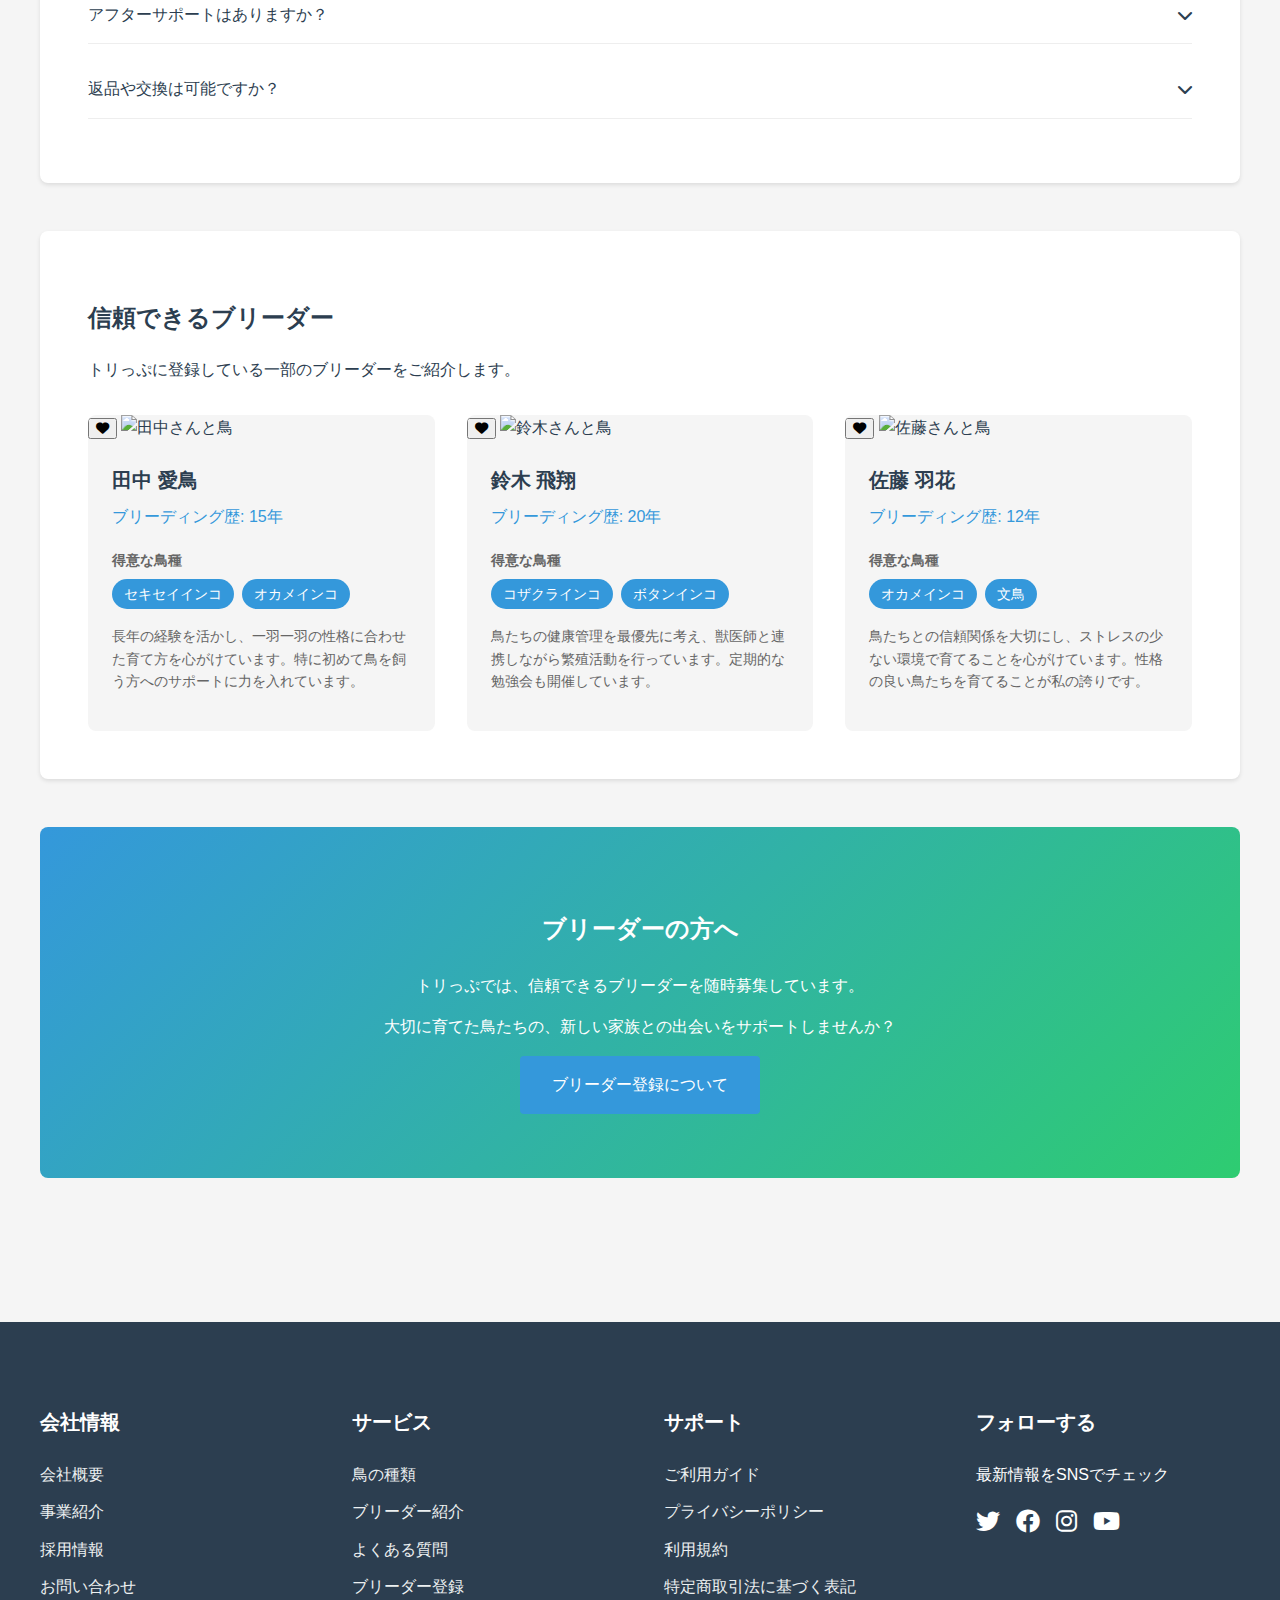
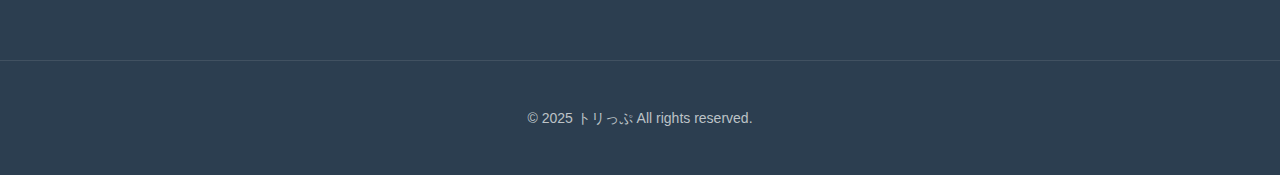
==== commit 39312567: "Improve responsive design for mobile devices" ====
--- a/index.html
+++ b/index.html
@@ -445,222 +445,125 @@
             color: #bdc3c7;
         }
 
+        /* レスポンシブ改善 */
         @media (max-width: 768px) {
+            .nav-container {
+                flex-direction: column;
+                padding: 0.5rem;
+            }
+
             .nav-links {
+                flex-direction: column;
+                width: 100%;
+                gap: 0;
                 display: none;
             }
-            
+
+            .nav-links.active {
+                display: flex;
+            }
+
+            .nav-link {
+                padding: 0.75rem;
+                border-bottom: 1px solid #eee;
+                text-align: center;
+            }
+
+            .mobile-menu-btn {
+                display: block;
+                position: absolute;
+                right: 1rem;
+                top: 1rem;
+                background: none;
+                border: none;
+                font-size: 1.5rem;
+                color: var(--text-color);
+                cursor: pointer;
+            }
+
             .hero {
-                padding: 4rem 1rem;
+                padding: 2rem 1rem;
+                margin-top: 60px;
             }
 
             .hero h1 {
                 font-size: 2rem;
             }
-        }
-
-        /* 検索フォームのスタイル */
-        .search-form {
-            position: relative;
-            margin-left: auto;
-            margin-right: 2rem;
-        }
-
-        .search-input {
-            padding: 0.5rem 1rem;
-            padding-right: 2.5rem;
-            border: 1px solid #ddd;
-            border-radius: 20px;
-            font-size: 0.875rem;
-            width: 200px;
-            transition: all 0.3s;
-        }
-
-        .search-input:focus {
-            outline: none;
-            border-color: var(--primary-color);
-            width: 300px;
-            box-shadow: 0 0 0 2px rgba(52, 152, 219, 0.2);
-        }
-
-        .search-button {
-            position: absolute;
-            right: 10px;
-            top: 50%;
-            transform: translateY(-50%);
-            background: none;
-            border: none;
-            color: #666;
-            cursor: pointer;
-            padding: 0;
-        }
-
-        .search-button:hover {
-            color: var(--primary-color);
-        }
-
-        .search-results {
-            position: absolute;
-            top: 100%;
-            left: 0;
-            right: 0;
-            background: white;
-            border-radius: 4px;
-            box-shadow: 0 2px 4px rgba(0,0,0,0.1);
-            margin-top: 0.5rem;
-            max-height: 300px;
-            overflow-y: auto;
-            display: none;
-            z-index: 1000;
-        }
-
-        .search-results.active {
-            display: block;
-        }
-
-        .search-result-item {
-            padding: 0.75rem 1rem;
-            border-bottom: 1px solid #eee;
-            cursor: pointer;
-        }
-
-        .search-result-item:hover {
-            background: var(--background-color);
-        }
-
-        .search-result-item:last-child {
-            border-bottom: none;
-        }
-
-        .result-category {
-            font-size: 0.75rem;
-            color: var(--primary-color);
-            margin-bottom: 0.25rem;
-        }
-
-        .result-title {
-            font-weight: 500;
-            margin-bottom: 0.25rem;
-        }
-
-        .result-description {
-            font-size: 0.875rem;
-            color: #666;
-        }
-
-        /* お気に入り機能のスタイル */
-        .favorite-btn {
-            background: none;
-            border: none;
-            color: #ccc;
-            font-size: 1.2rem;
-            cursor: pointer;
-            transition: color 0.3s;
-            position: absolute;
-            top: 1rem;
-            right: 1rem;
-            z-index: 1;
-        }
-
-        .favorite-btn.active {
-            color: #e74c3c;
-        }
-
-        .bird-card, .breeder-card {
-            position: relative;
-        }
-
-        /* お気に入りパネル */
-        .favorites-panel {
-            position: fixed;
-            right: -300px;
-            top: 0;
-            width: 300px;
-            height: 100vh;
-            background: white;
-            box-shadow: -2px 0 5px rgba(0,0,0,0.1);
-            transition: right 0.3s;
-            z-index: 1000;
-            padding: 1rem;
-            overflow-y: auto;
-        }
-
-        .favorites-panel.active {
-            right: 0;
-        }
-
-        .favorites-toggle {
-            position: fixed;
-            right: 1rem;
-            top: 50%;
-            transform: translateY(-50%);
-            background: var(--primary-color);
-            color: white;
-            padding: 0.5rem;
-            border-radius: 4px;
-            cursor: pointer;
-            z-index: 999;
-            box-shadow: 0 2px 4px rgba(0,0,0,0.1);
-        }
-
-        .favorites-header {
-            display: flex;
-            justify-content: space-between;
-            align-items: center;
-            margin-bottom: 1rem;
-            padding-bottom: 1rem;
-            border-bottom: 1px solid #eee;
-        }
-
-        .favorites-close {
-            background: none;
-            border: none;
-            font-size: 1.5rem;
-            cursor: pointer;
-            color: #666;
-        }
-
-        .favorites-list {
-            list-style: none;
-            padding: 0;
-            margin: 0;
-        }
-
-        .favorite-item {
-            display: flex;
-            align-items: center;
-            padding: 0.75rem;
-            border-bottom: 1px solid #eee;
-        }
-
-        .favorite-item img {
-            width: 50px;
-            height: 50px;
-            object-fit: cover;
-            border-radius: 4px;
-            margin-right: 1rem;
-        }
-
-        .favorite-item-info {
-            flex-grow: 1;
-        }
-
-        .favorite-item-info h4 {
-            margin: 0 0 0.25rem;
-        }
-
-        .favorite-item-info p {
-            margin: 0;
-            font-size: 0.875rem;
-            color: #666;
-        }
-
-        .favorite-remove {
-            background: none;
-            border: none;
-            color: #e74c3c;
-            cursor: pointer;
-            padding: 0.5rem;
+
+            .features-grid, .birds-grid, .breeder-grid {
+                grid-template-columns: 1fr;
+                gap: 1rem;
+                padding: 1rem;
+            }
+
+            .feature {
+                padding: 1rem;
+            }
+
+            .contact-form {
+                padding: 1rem;
+            }
+
+            .form-group {
+                margin-bottom: 1rem;
+            }
+
+            .favorites-panel {
+                width: 100%;
+                right: -100%;
+            }
+
+            .favorites-toggle {
+                right: 0.5rem;
+                padding: 0.25rem 0.5rem;
+            }
+
+            .bird-card, .breeder-card {
+                margin: 0 0 1rem;
+            }
+
+            .footer {
+                padding: 2rem 1rem;
+            }
+
+            .footer-grid {
+                grid-template-columns: 1fr;
+                gap: 2rem;
+            }
+        }
+
+        @media (max-width: 480px) {
+            .hero h1 {
+                font-size: 1.75rem;
+            }
+
+            .btn {
+                width: 100%;
+                text-align: center;
+            }
+
+            .search-form {
+                flex-direction: column;
+            }
+
+            .search-input {
+                width: 100%;
+                margin-right: 0;
+                margin-bottom: 0.5rem;
+            }
+
+            .favorite-item {
+                flex-direction: column;
+                text-align: center;
+            }
+
+            .favorite-item img {
+                margin: 0 0 0.5rem;
+            }
+
+            .favorite-remove {
+                margin-top: 0.5rem;
+            }
         }
     </style>
 </head>
@@ -680,6 +583,9 @@
     <nav class="nav">
         <div class="nav-container">
             <a href="#" class="nav-logo">トリっぷ</a>
+            <button class="mobile-menu-btn" onclick="toggleMobileMenu()">
+                <i class="fas fa-bars"></i>
+            </button>
             <div class="nav-links">
                 <form class="search-form" onsubmit="return handleSearch(event)">
                     <input type="search" class="search-input" placeholder="鳥種やブリーダーを検索..." 
@@ -1078,6 +984,28 @@
             container.innerHTML = html;
         }
 
+        // モバイルメニュー
+        function toggleMobileMenu() {
+            const navLinks = document.querySelector('.nav-links');
+            navLinks.classList.toggle('active');
+        }
+
+        // モバイルメニューのリンクをクリックしたらメニューを閉じる
+        document.querySelectorAll('.nav-link').forEach(link => {
+            link.addEventListener('click', () => {
+                if (window.innerWidth <= 768) {
+                    document.querySelector('.nav-links').classList.remove('active');
+                }
+            });
+        });
+
+        // ウィンドウリサイズ時にモバイルメニューを初期状態に戻す
+        window.addEventListener('resize', () => {
+            if (window.innerWidth > 768) {
+                document.querySelector('.nav-links').classList.remove('active');
+            }
+        });
+
         // 初期化
         document.addEventListener('DOMContentLoaded', function() {
             // お気に入りボタンの状態を復元
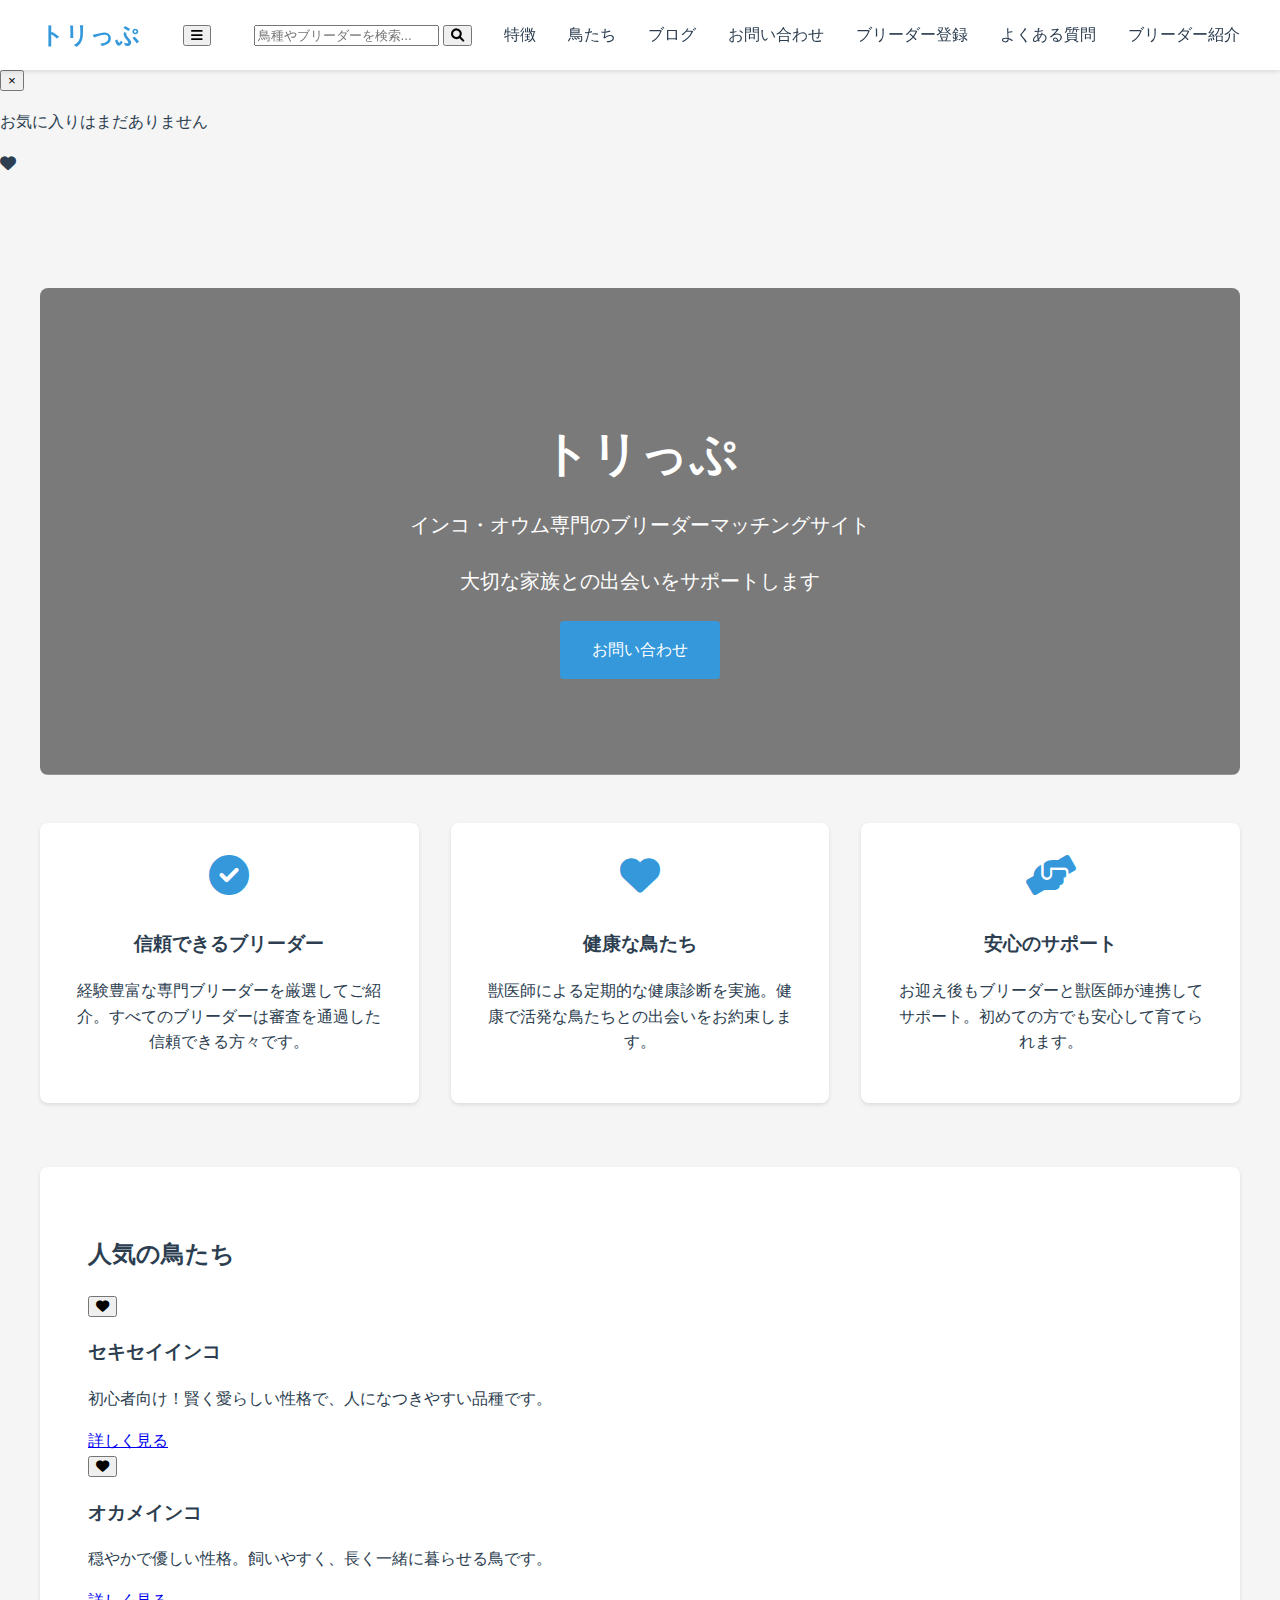
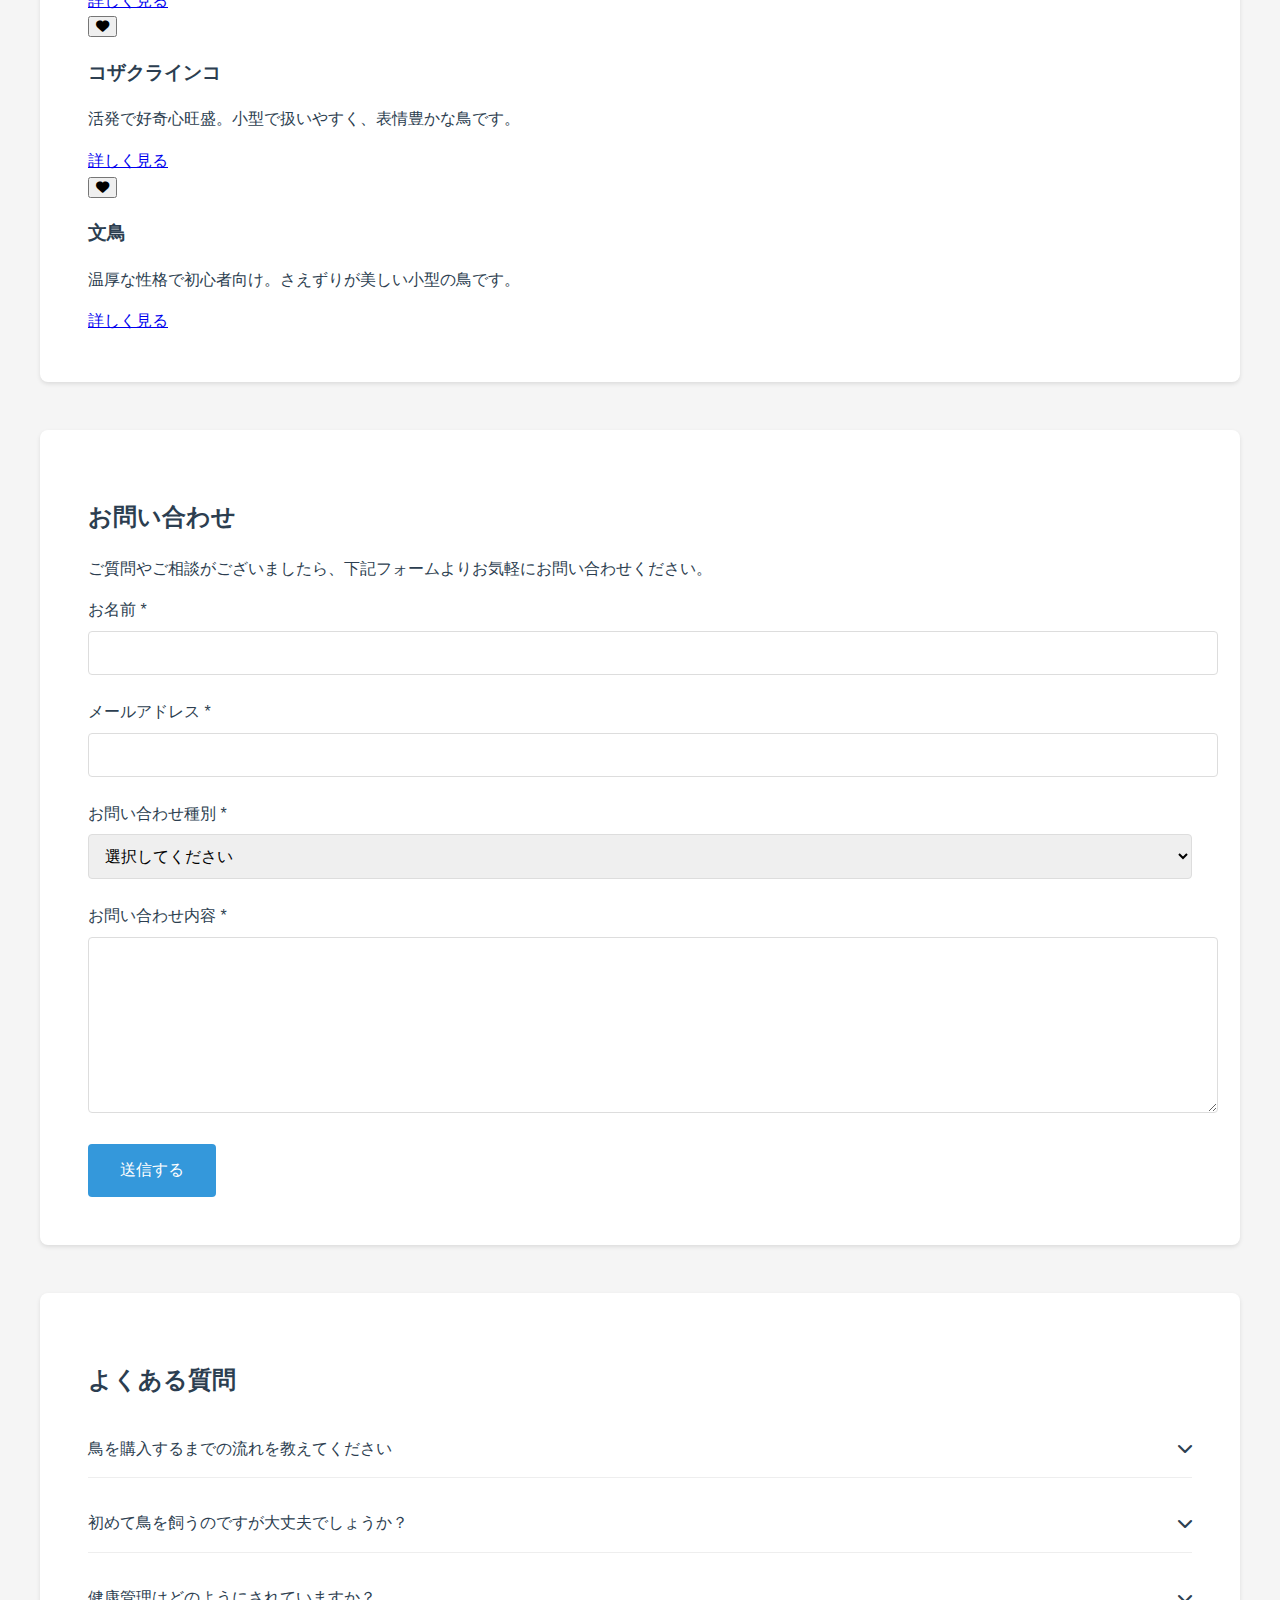
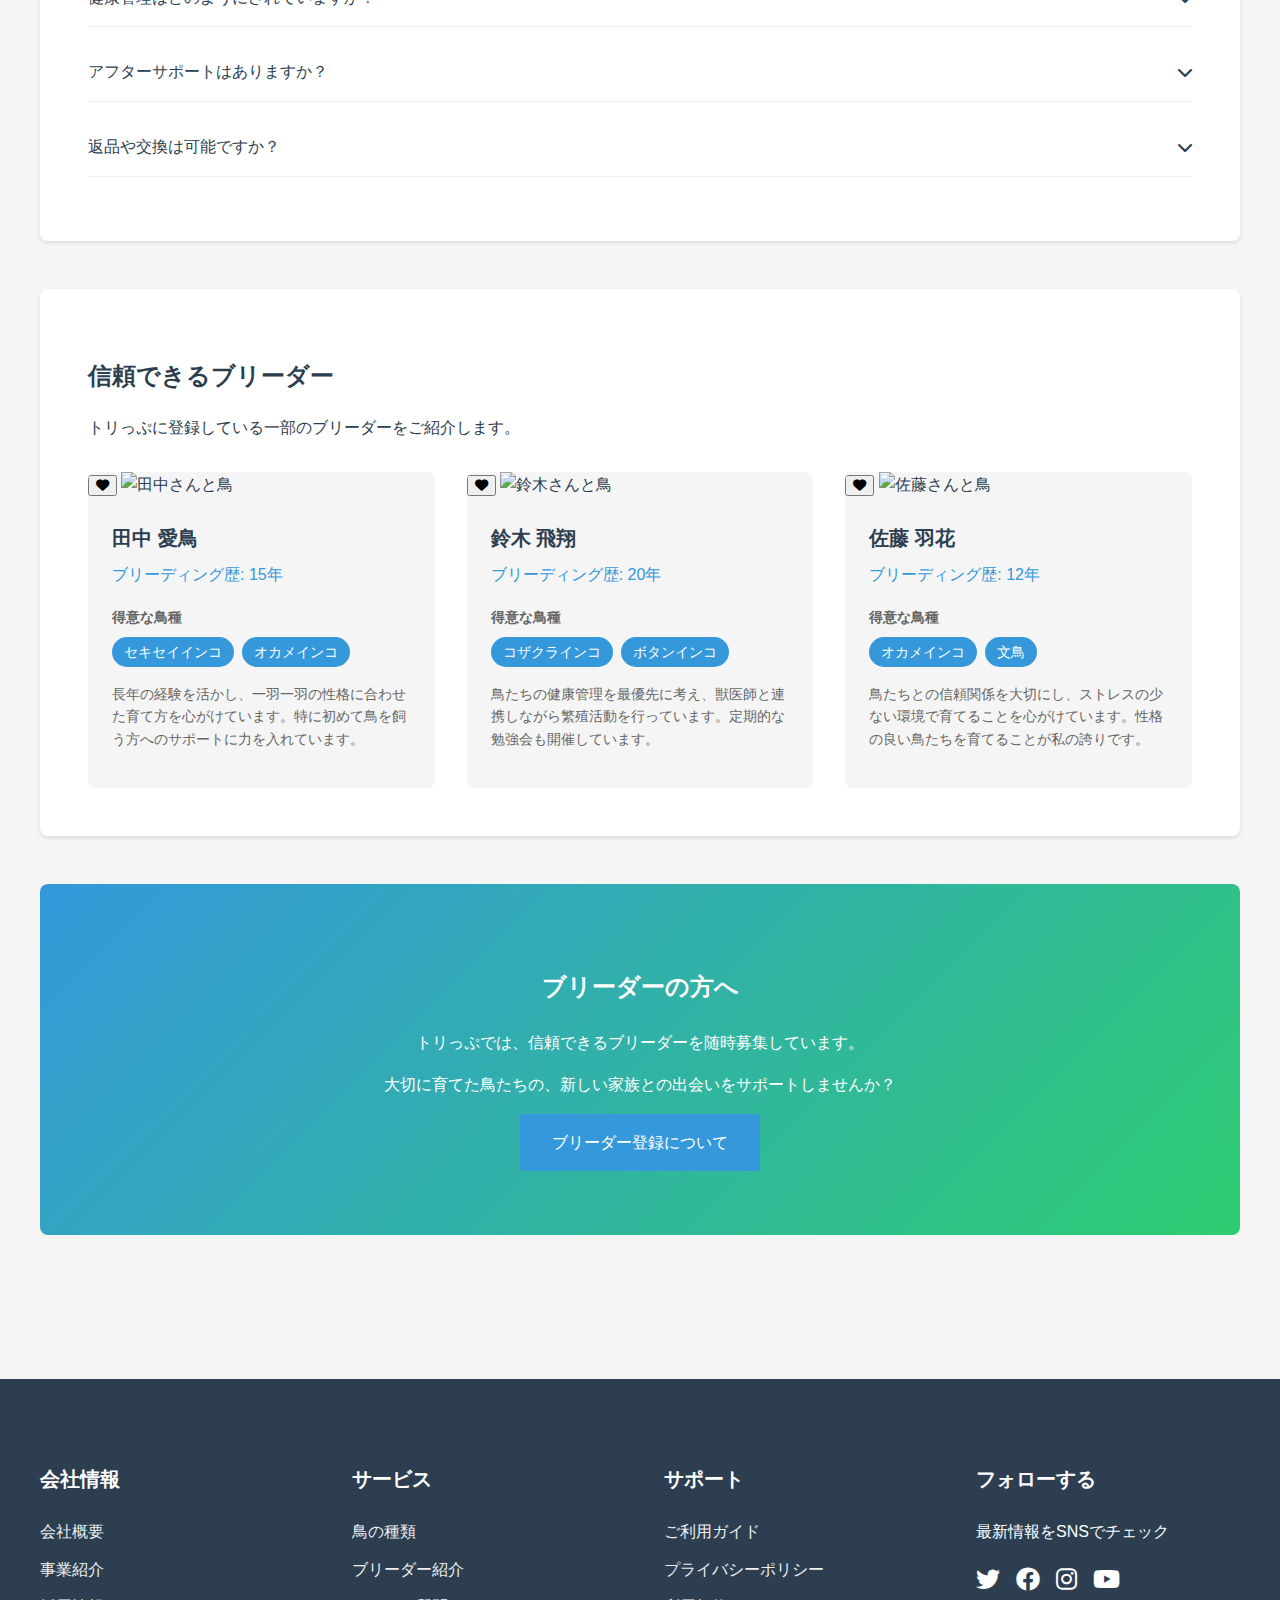
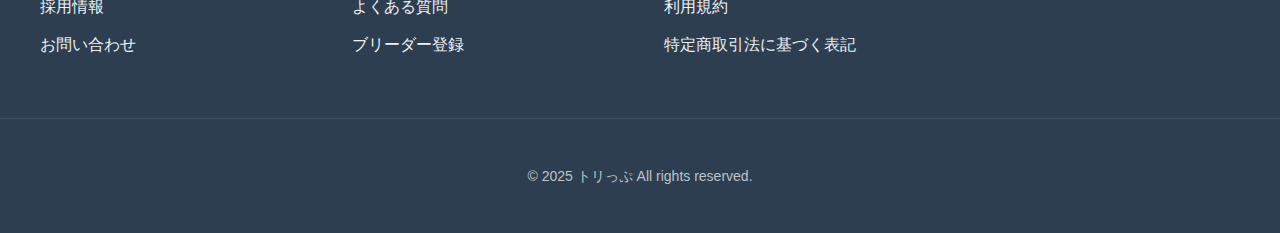
==== commit 55200778: "Optimize performance with lazy loading and caching" ====
--- a/index.html
+++ b/index.html
@@ -4,7 +4,10 @@
     <meta charset="UTF-8">
     <meta name="viewport" content="width=device-width, initial-scale=1.0">
     <title>トリっぷ - インコ・オウム専門のブリーダーマッチングサイト</title>
-    <link rel="stylesheet" href="https://cdnjs.cloudflare.com/ajax/libs/font-awesome/6.0.0/css/all.min.css">
+    <meta name="description" content="トリっぷは、インコ・オウム専門のブリーダーマッチングサイトです。">
+    <link rel="preconnect" href="https://cdnjs.cloudflare.com">
+    <link rel="preconnect" href="https://images.unsplash.com">
+    <link rel="stylesheet" href="https://cdnjs.cloudflare.com/ajax/libs/font-awesome/6.0.0/css/all.min.css" media="print" onload="this.media='all'">
     <style>
         /* 既存のスタイル */
         :root {
@@ -639,7 +642,7 @@
                     <button class="favorite-btn" onclick="toggleFavorite('bird', 'budgerigar', 'セキセイインコ', 'https://images.unsplash.com/photo-1552728089-57bdde30beb3')">
                         <i class="fas fa-heart"></i>
                     </button>
-                    <img src="https://images.unsplash.com/photo-1552728089-57bdde30beb3?ixlib=rb-1.2.1&auto=format&fit=crop&w=1500&q=80" alt="セキセイインコ">
+                    <img src="[data-uri]" data-src="https://images.unsplash.com/photo-1552728089-57bdde30beb3?ixlib=rb-1.2.1&auto=format&fit=crop&w=800&q=80" alt="セキセイインコ" class="lazy" loading="lazy">
                     <h3>セキセイインコ</h3>
                     <p>初心者向け！賢く愛らしい性格で、人になつきやすい品種です。</p>
                     <a href="birds/budgerigar.html" class="btn">詳しく見る</a>
@@ -648,7 +651,7 @@
                     <button class="favorite-btn" onclick="toggleFavorite('bird', 'cockatiel', 'オカメインコ', 'https://images.unsplash.com/photo-1591198936750-16d8e15edb9e')">
                         <i class="fas fa-heart"></i>
                     </button>
-                    <img src="https://images.unsplash.com/photo-1591198936750-16d8e15edb9e?ixlib=rb-1.2.1&auto=format&fit=crop&w=1500&q=80" alt="オカメインコ">
+                    <img src="[data-uri]" data-src="https://images.unsplash.com/photo-1591198936750-16d8e15edb9e?ixlib=rb-1.2.1&auto=format&fit=crop&w=800&q=80" alt="オカメインコ" class="lazy" loading="lazy">
                     <h3>オカメインコ</h3>
                     <p>穏やかで優しい性格。飼いやすく、長く一緒に暮らせる鳥です。</p>
                     <a href="birds/cockatiel.html" class="btn">詳しく見る</a>
@@ -657,7 +660,7 @@
                     <button class="favorite-btn" onclick="toggleFavorite('bird', 'lovebird', 'コザクラインコ', 'https://images.unsplash.com/photo-1591198936750-16d8e15edb9e')">
                         <i class="fas fa-heart"></i>
                     </button>
-                    <img src="https://images.unsplash.com/photo-1591198936750-16d8e15edb9e?ixlib=rb-1.2.1&auto=format&fit=crop&w=1500&q=80" alt="コザクラインコ">
+                    <img src="[data-uri]" data-src="https://images.unsplash.com/photo-1591198936750-16d8e15edb9e?ixlib=rb-1.2.1&auto=format&fit=crop&w=800&q=80" alt="コザクラインコ" class="lazy" loading="lazy">
                     <h3>コザクラインコ</h3>
                     <p>活発で好奇心旺盛。小型で扱いやすく、表情豊かな鳥です。</p>
                     <a href="birds/lovebird.html" class="btn">詳しく見る</a>
@@ -666,7 +669,7 @@
                     <button class="favorite-btn" onclick="toggleFavorite('bird', 'finch', '文鳥', 'https://images.unsplash.com/photo-1591198936750-16d8e15edb9e')">
                         <i class="fas fa-heart"></i>
                     </button>
-                    <img src="https://images.unsplash.com/photo-1591198936750-16d8e15edb9e?ixlib=rb-1.2.1&auto=format&fit=crop&w=1500&q=80" alt="文鳥">
+                    <img src="[data-uri]" data-src="https://images.unsplash.com/photo-1591198936750-16d8e15edb9e?ixlib=rb-1.2.1&auto=format&fit=crop&w=800&q=80" alt="文鳥" class="lazy" loading="lazy">
                     <h3>文鳥</h3>
                     <p>温厚な性格で初心者向け。さえずりが美しい小型の鳥です。</p>
                     <a href="birds/finch.html" class="btn">詳しく見る</a>
@@ -907,118 +910,175 @@
     </footer>
 
     <script>
-        // 既存のスクリプト
-        {{ ... }}
-
-        // お気に入り機能
-        let favorites = JSON.parse(localStorage.getItem('favorites')) || { birds: {}, breeders: {} };
-
-        function toggleFavorite(type, id, name, image) {
-            const collection = favorites[type + 's'];
-            const btn = event.currentTarget;
+        // 遅延読み込みの初期化
+        document.addEventListener("DOMContentLoaded", function() {
+            let lazyImages = [].slice.call(document.querySelectorAll("img.lazy"));
+            let active = false;
+
+            const lazyLoad = function() {
+                if (active === false) {
+                    active = true;
+
+                    setTimeout(function() {
+                        lazyImages.forEach(function(lazyImage) {
+                            if ((lazyImage.getBoundingClientRect().top <= window.innerHeight && lazyImage.getBoundingClientRect().bottom >= 0) && getComputedStyle(lazyImage).display !== "none") {
+                                lazyImage.src = lazyImage.dataset.src;
+                                lazyImage.classList.remove("lazy");
+
+                                lazyImages = lazyImages.filter(function(image) {
+                                    return image !== lazyImage;
+                                });
+
+                                if (lazyImages.length === 0) {
+                                    document.removeEventListener("scroll", lazyLoad);
+                                    window.removeEventListener("resize", lazyLoad);
+                                    window.removeEventListener("orientationchange", lazyLoad);
+                                }
+                            }
+                        });
+
+                        active = false;
+                    }, 200);
+                }
+            };
+
+            document.addEventListener("scroll", lazyLoad);
+            window.addEventListener("resize", lazyLoad);
+            window.addEventListener("orientationchange", lazyLoad);
+            lazyLoad();
+        });
+
+        // 検索機能の最適化（デバウンス処理）
+        function debounce(func, wait) {
+            let timeout;
+            return function executedFunction(...args) {
+                const later = () => {
+                    clearTimeout(timeout);
+                    func(...args);
+                };
+                clearTimeout(timeout);
+                timeout = setTimeout(later, wait);
+            };
+        }
+
+        const handleSearchInput = debounce(function(event) {
+            const searchTerm = event.target.value.toLowerCase();
+            const resultsContainer = document.getElementById('searchResults');
             
-            if (collection[id]) {
-                delete collection[id];
-                btn.classList.remove('active');
+            if (searchTerm.length < 2) {
+                resultsContainer.classList.remove('active');
+                return;
+            }
+
+            const results = [...searchData.birds, ...searchData.breeders].filter(item => 
+                item.title.toLowerCase().includes(searchTerm) || 
+                item.description.toLowerCase().includes(searchTerm)
+            );
+
+            if (results.length > 0) {
+                resultsContainer.innerHTML = results.map(result => `
+                    <div class="search-result-item" onclick="handleResultClick('${result.title}')">
+                        <div class="result-category">${result.category}</div>
+                        <div class="result-title">${result.title}</div>
+                        <div class="result-description">${result.description}</div>
+                    </div>
+                `).join('');
+                resultsContainer.classList.add('active');
             } else {
-                collection[id] = { name, image };
-                btn.classList.add('active');
-            }
+                resultsContainer.innerHTML = `
+                    <div class="search-result-item">
+                        <div class="result-description">検索結果が見つかりませんでした</div>
+                    </div>
+                `;
+                resultsContainer.classList.add('active');
+            }
+        }, 300);
+
+        // お気に入り機能の最適化（ローカルストレージの効率化）
+        const favorites = {
+            data: JSON.parse(localStorage.getItem('favorites')) || { birds: {}, breeders: {} },
             
-            localStorage.setItem('favorites', JSON.stringify(favorites));
-            updateFavoritesList();
-        }
-
-        function toggleFavorites() {
-            const panel = document.getElementById('favoritesPanel');
-            panel.classList.toggle('active');
-        }
-
-        function updateFavoritesList() {
-            const container = document.getElementById('favoritesList');
-            let html = '';
-
-            // 鳥のお気に入り
-            if (Object.keys(favorites.birds).length > 0) {
-                html += '<h4>鳥</h4><ul class="favorites-list">';
-                for (const [id, data] of Object.entries(favorites.birds)) {
-                    html += `
-                        <li class="favorite-item">
-                            <img src="${data.image}" alt="${data.name}">
-                            <div class="favorite-item-info">
-                                <h4>${data.name}</h4>
-                                <a href="birds/${id}.html">詳細を見る</a>
-                            </div>
-                            <button class="favorite-remove" onclick="toggleFavorite('bird', '${id}', '${data.name}', '${data.image}')">
-                                <i class="fas fa-times"></i>
-                            </button>
-                        </li>
-                    `;
+            save() {
+                localStorage.setItem('favorites', JSON.stringify(this.data));
+            },
+
+            toggle(type, id, name, image) {
+                const collection = this.data[type + 's'];
+                const btn = event.currentTarget;
+                
+                if (collection[id]) {
+                    delete collection[id];
+                    btn.classList.remove('active');
+                } else {
+                    collection[id] = { name, image };
+                    btn.classList.add('active');
                 }
-                html += '</ul>';
-            }
-
-            // ブリーダーのお気に入り
-            if (Object.keys(favorites.breeders).length > 0) {
-                html += '<h4>ブリーダー</h4><ul class="favorites-list">';
-                for (const [id, data] of Object.entries(favorites.breeders)) {
-                    html += `
-                        <li class="favorite-item">
-                            <img src="${data.image}" alt="${data.name}">
-                            <div class="favorite-item-info">
-                                <h4>${data.name}</h4>
-                            </div>
-                            <button class="favorite-remove" onclick="toggleFavorite('breeder', '${id}', '${data.name}', '${data.image}')">
-                                <i class="fas fa-times"></i>
-                            </button>
-                        </li>
-                    `;
+                
+                this.save();
+                this.updateList();
+            },
+
+            updateList() {
+                const container = document.getElementById('favoritesList');
+                let html = '';
+
+                // 鳥のお気に入り
+                if (Object.keys(this.data.birds).length > 0) {
+                    html += '<h4>鳥</h4><ul class="favorites-list">';
+                    for (const [id, data] of Object.entries(this.data.birds)) {
+                        html += this.createItemHtml('bird', id, data);
+                    }
+                    html += '</ul>';
                 }
-                html += '</ul>';
-            }
-
-            if (html === '') {
-                html = '<p>お気に入りはまだありません</p>';
-            }
-
-            container.innerHTML = html;
-        }
-
-        // モバイルメニュー
-        function toggleMobileMenu() {
-            const navLinks = document.querySelector('.nav-links');
-            navLinks.classList.toggle('active');
-        }
-
-        // モバイルメニューのリンクをクリックしたらメニューを閉じる
-        document.querySelectorAll('.nav-link').forEach(link => {
-            link.addEventListener('click', () => {
-                if (window.innerWidth <= 768) {
-                    document.querySelector('.nav-links').classList.remove('active');
+
+                // ブリーダーのお気に入り
+                if (Object.keys(this.data.breeders).length > 0) {
+                    html += '<h4>ブリーダー</h4><ul class="favorites-list">';
+                    for (const [id, data] of Object.entries(this.data.breeders)) {
+                        html += this.createItemHtml('breeder', id, data);
+                    }
+                    html += '</ul>';
                 }
-            });
-        });
-
-        // ウィンドウリサイズ時にモバイルメニューを初期状態に戻す
-        window.addEventListener('resize', () => {
-            if (window.innerWidth > 768) {
-                document.querySelector('.nav-links').classList.remove('active');
-            }
-        });
+
+                if (html === '') {
+                    html = '<p>お気に入りはまだありません</p>';
+                }
+
+                container.innerHTML = html;
+            },
+
+            createItemHtml(type, id, data) {
+                return `
+                    <li class="favorite-item">
+                        <img src="${data.image}" alt="${data.name}" loading="lazy">
+                        <div class="favorite-item-info">
+                            <h4>${data.name}</h4>
+                            ${type === 'bird' ? `<a href="birds/${id}.html">詳細を見る</a>` : ''}
+                        </div>
+                        <button class="favorite-remove" onclick="favorites.toggle('${type}', '${id}', '${data.name}', '${data.image}')">
+                            <i class="fas fa-times"></i>
+                        </button>
+                    </li>
+                `;
+            },
+
+            init() {
+                // お気に入りボタンの状態を復元
+                document.querySelectorAll('.favorite-btn').forEach(btn => {
+                    const type = btn.getAttribute('onclick').split("'")[1];
+                    const id = btn.getAttribute('onclick').split("'")[3];
+                    if (this.data[type + 's'][id]) {
+                        btn.classList.add('active');
+                    }
+                });
+
+                this.updateList();
+            }
+        };
 
         // 初期化
         document.addEventListener('DOMContentLoaded', function() {
-            // お気に入りボタンの状態を復元
-            const buttons = document.querySelectorAll('.favorite-btn');
-            buttons.forEach(btn => {
-                const type = btn.getAttribute('onclick').split("'")[1];
-                const id = btn.getAttribute('onclick').split("'")[3];
-                if (favorites[type + 's'][id]) {
-                    btn.classList.add('active');
-                }
-            });
-
-            updateFavoritesList();
+            favorites.init();
         });
     </script>
 </body>
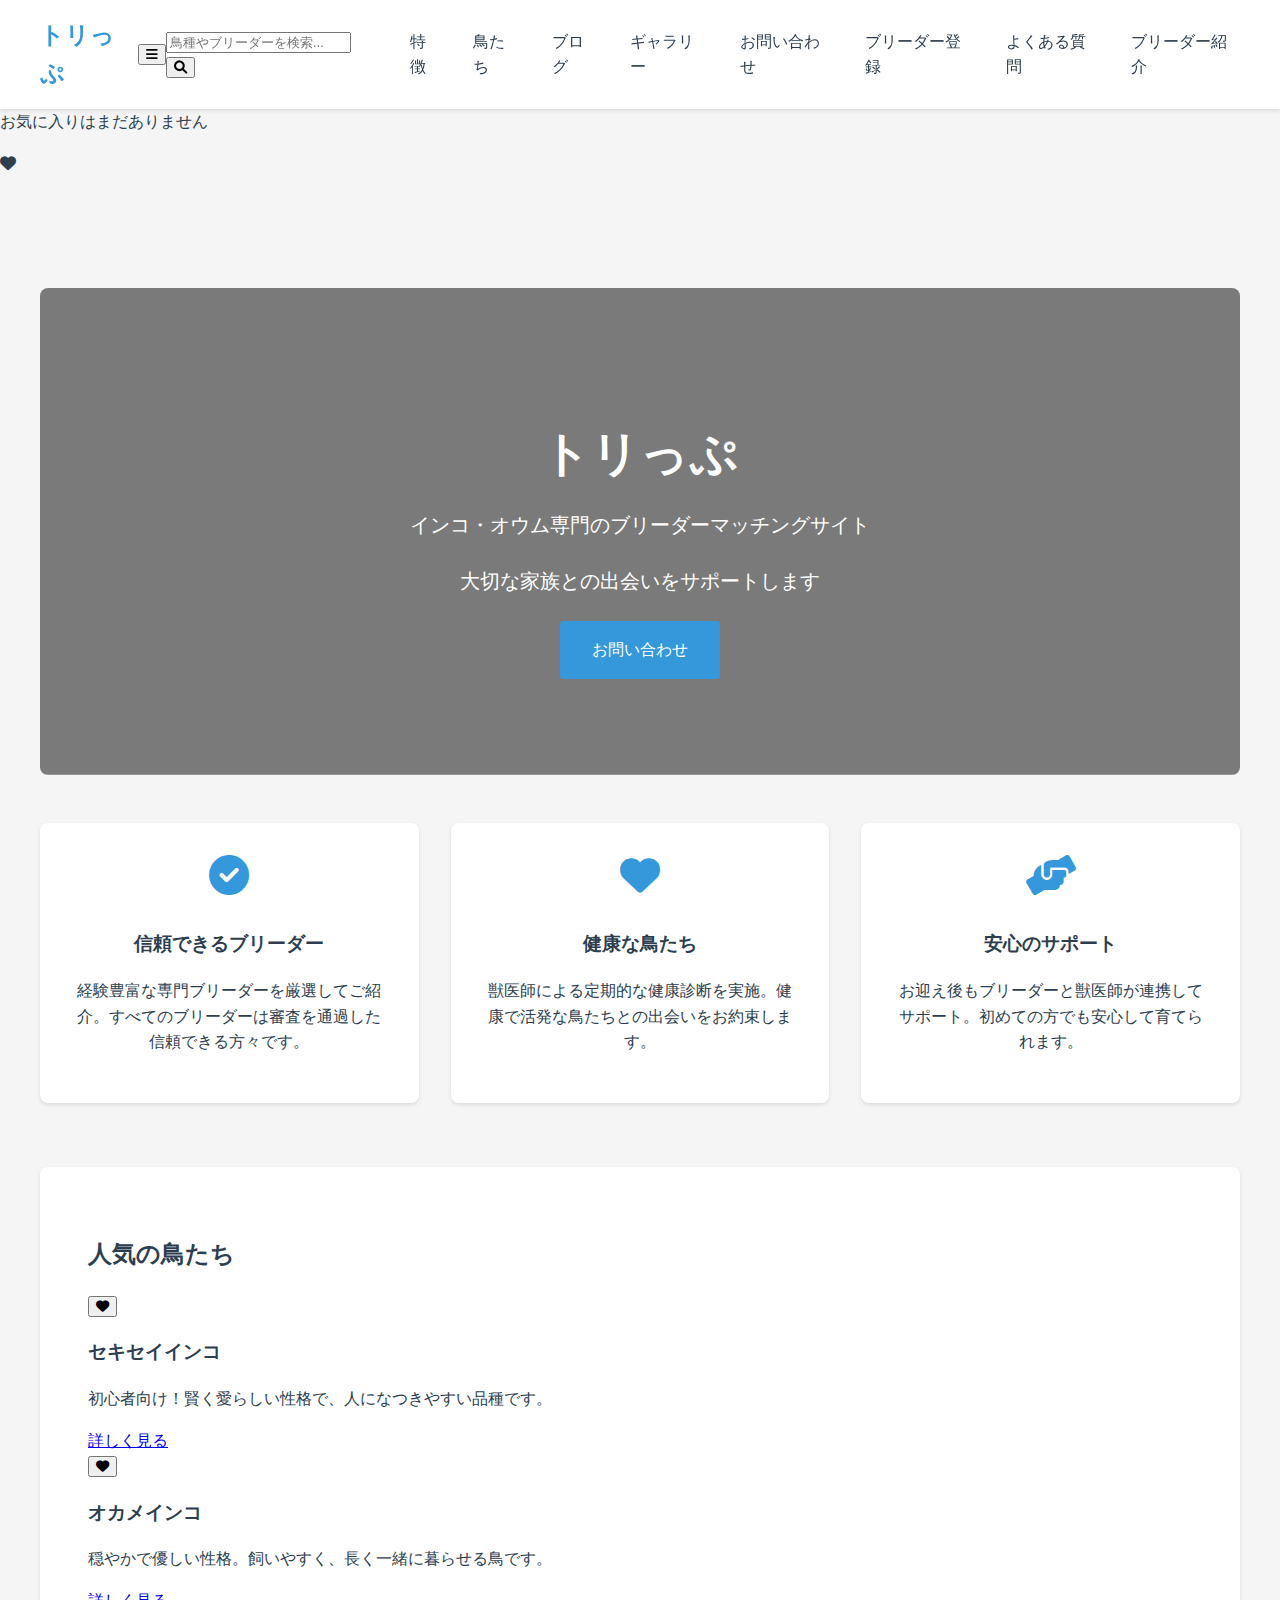
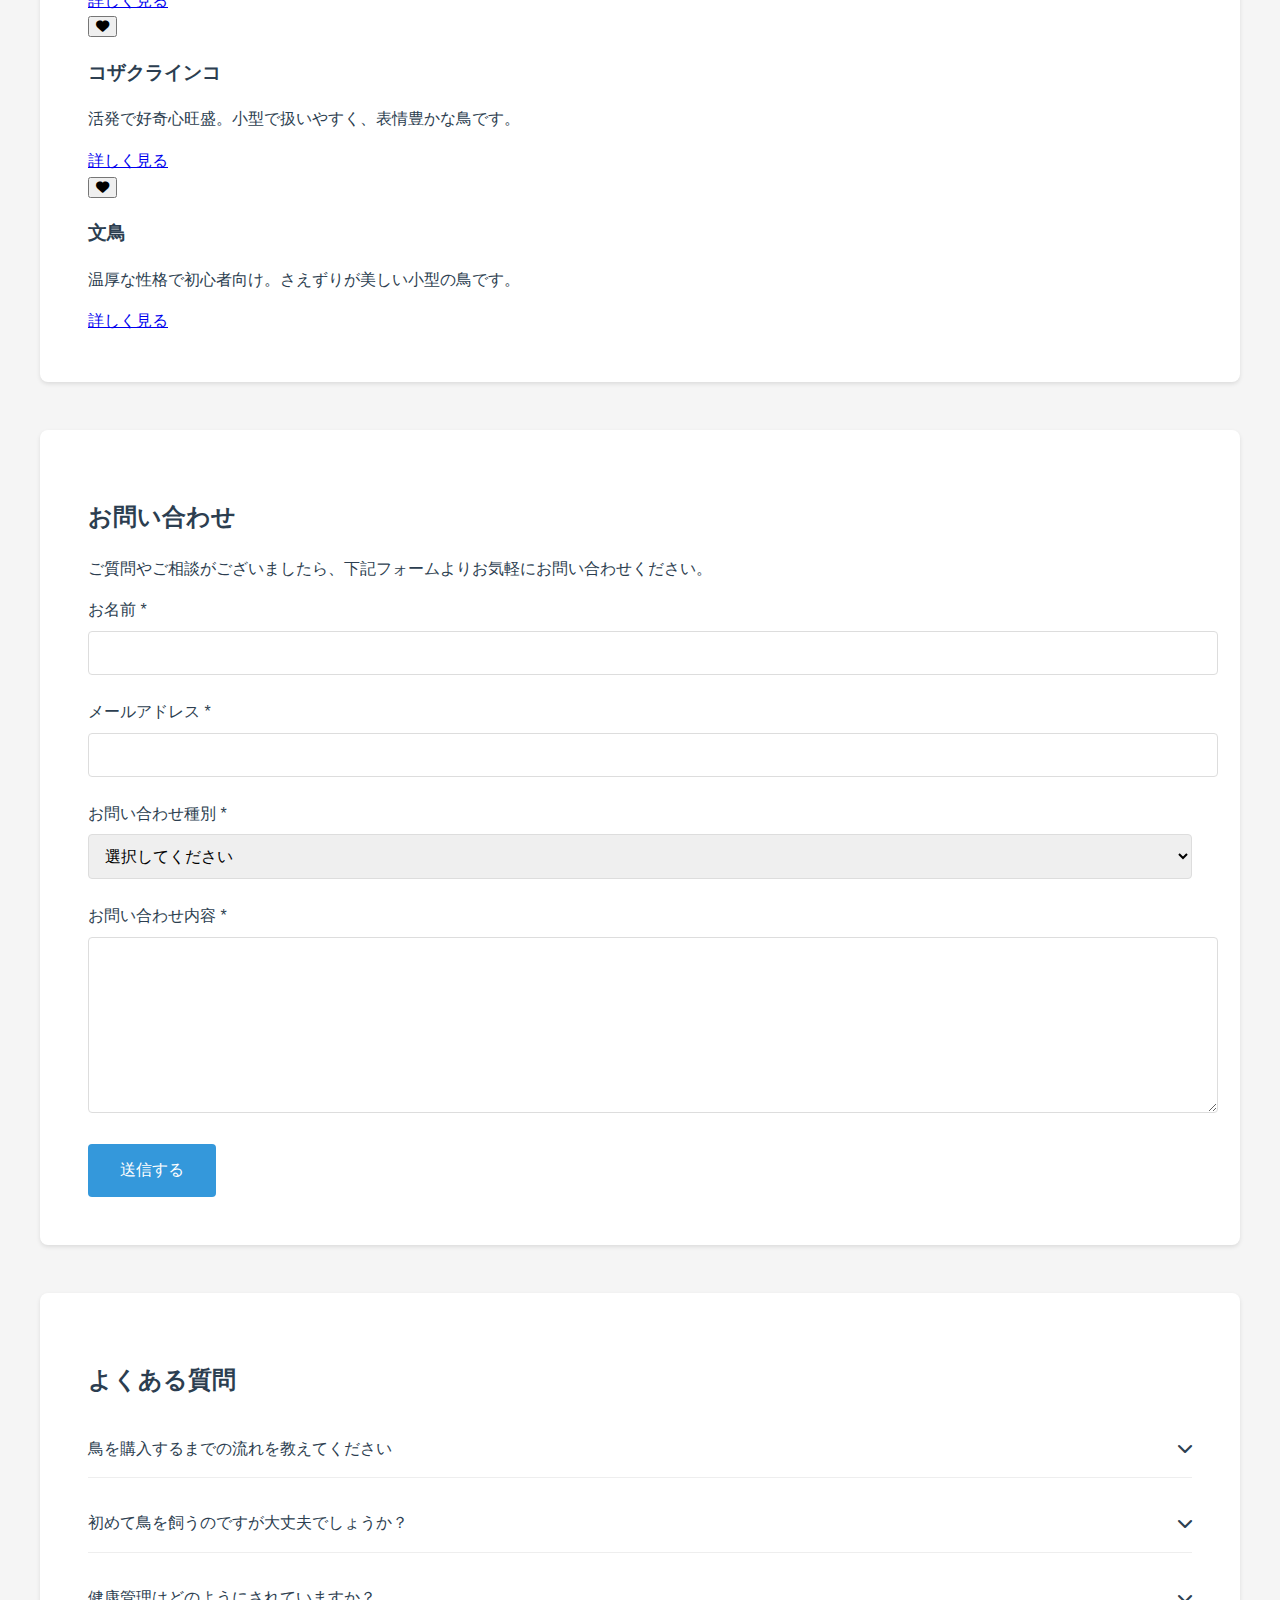
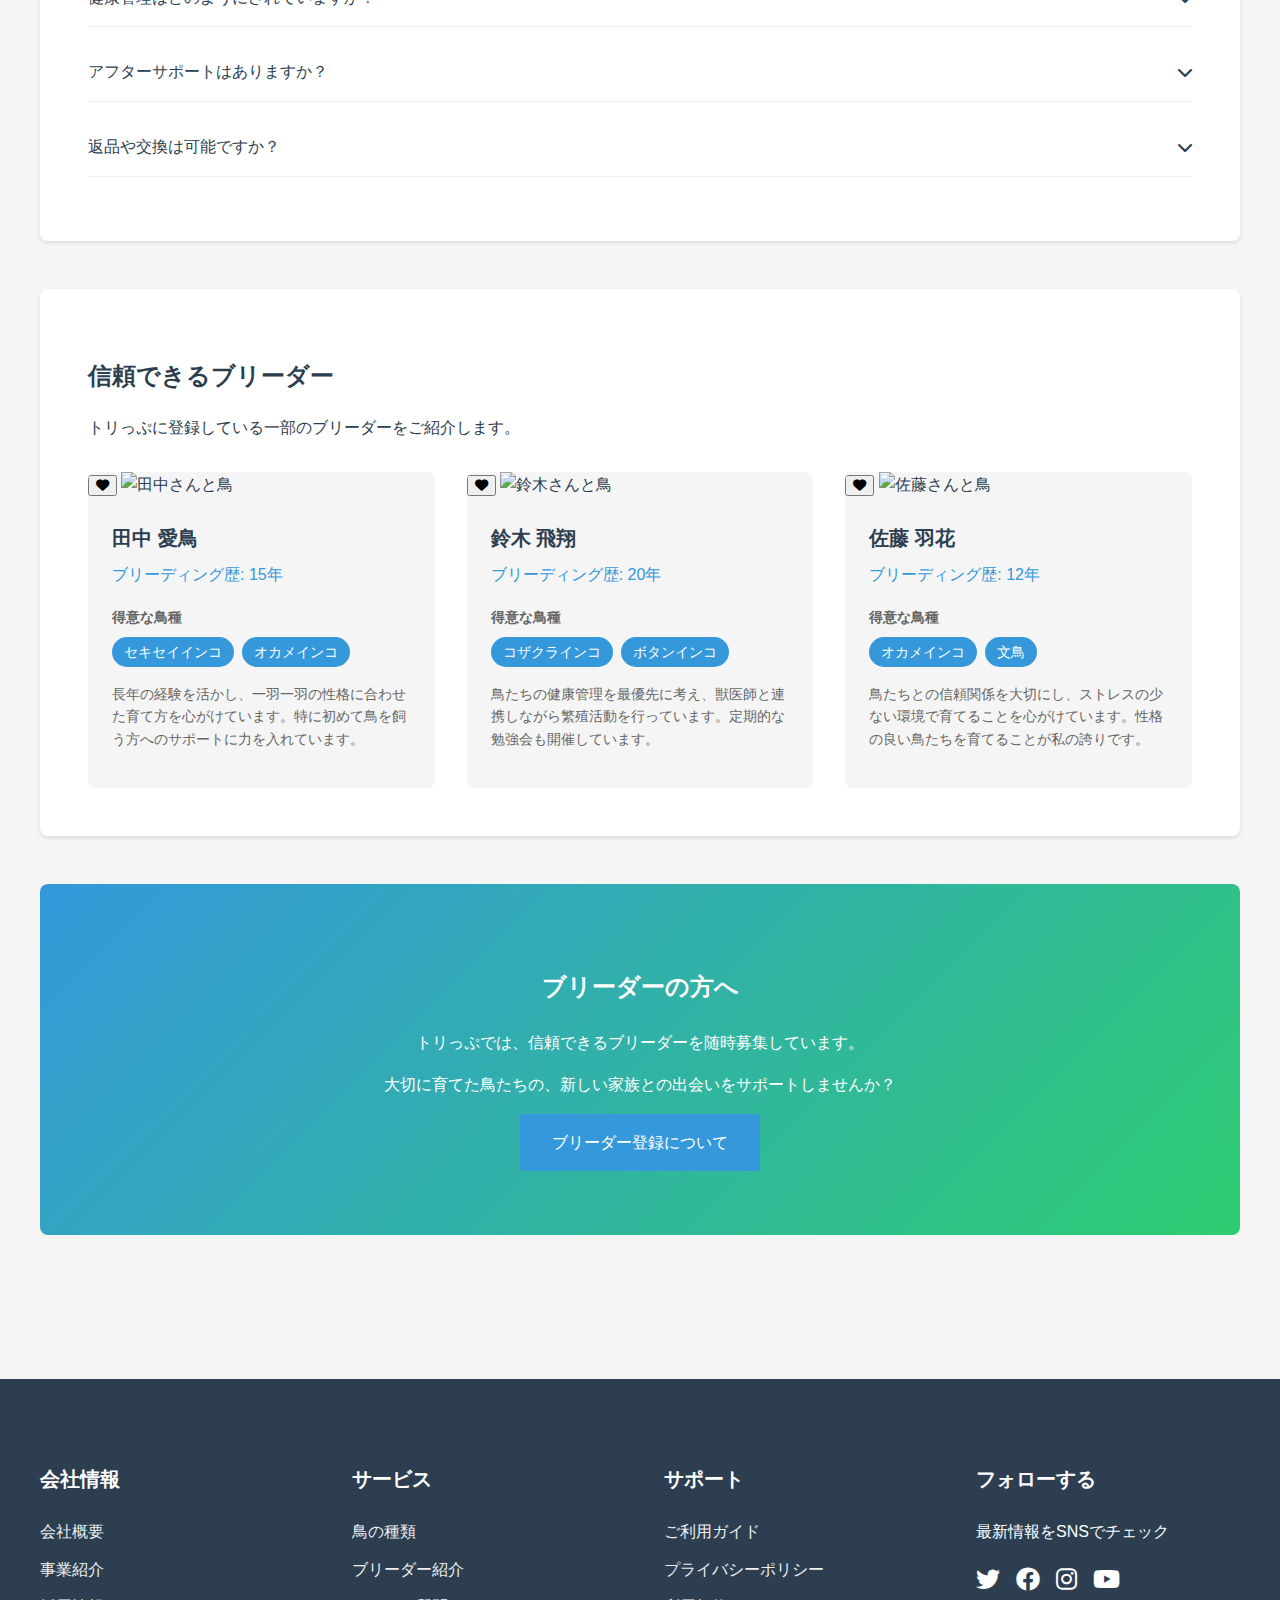
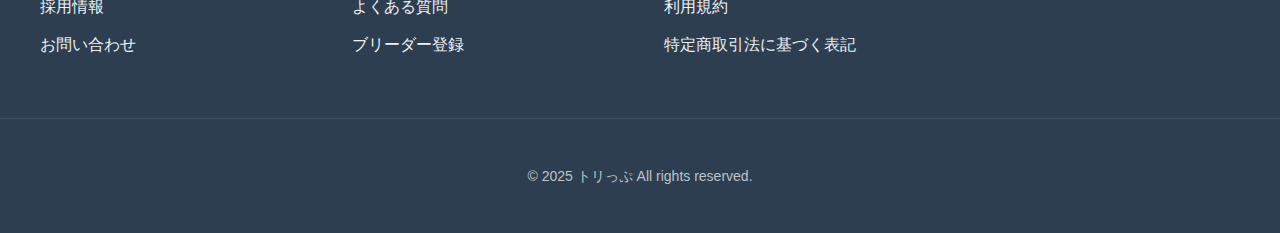
==== commit c6b95db7: "Add photo gallery with lazy loading and filtering" ====
--- a/index.html
+++ b/index.html
@@ -601,6 +601,7 @@
                 <a href="#features" class="nav-link">特徴</a>
                 <a href="#birds" class="nav-link">鳥たち</a>
                 <a href="blog/index.html" class="nav-link">ブログ</a>
+                <a href="gallery/index.html" class="nav-link">ギャラリー</a>
                 <a href="#contact" class="nav-link">お問い合わせ</a>
                 <a href="#register" class="nav-link">ブリーダー登録</a>
                 <a href="#faq" class="nav-link">よくある質問</a>
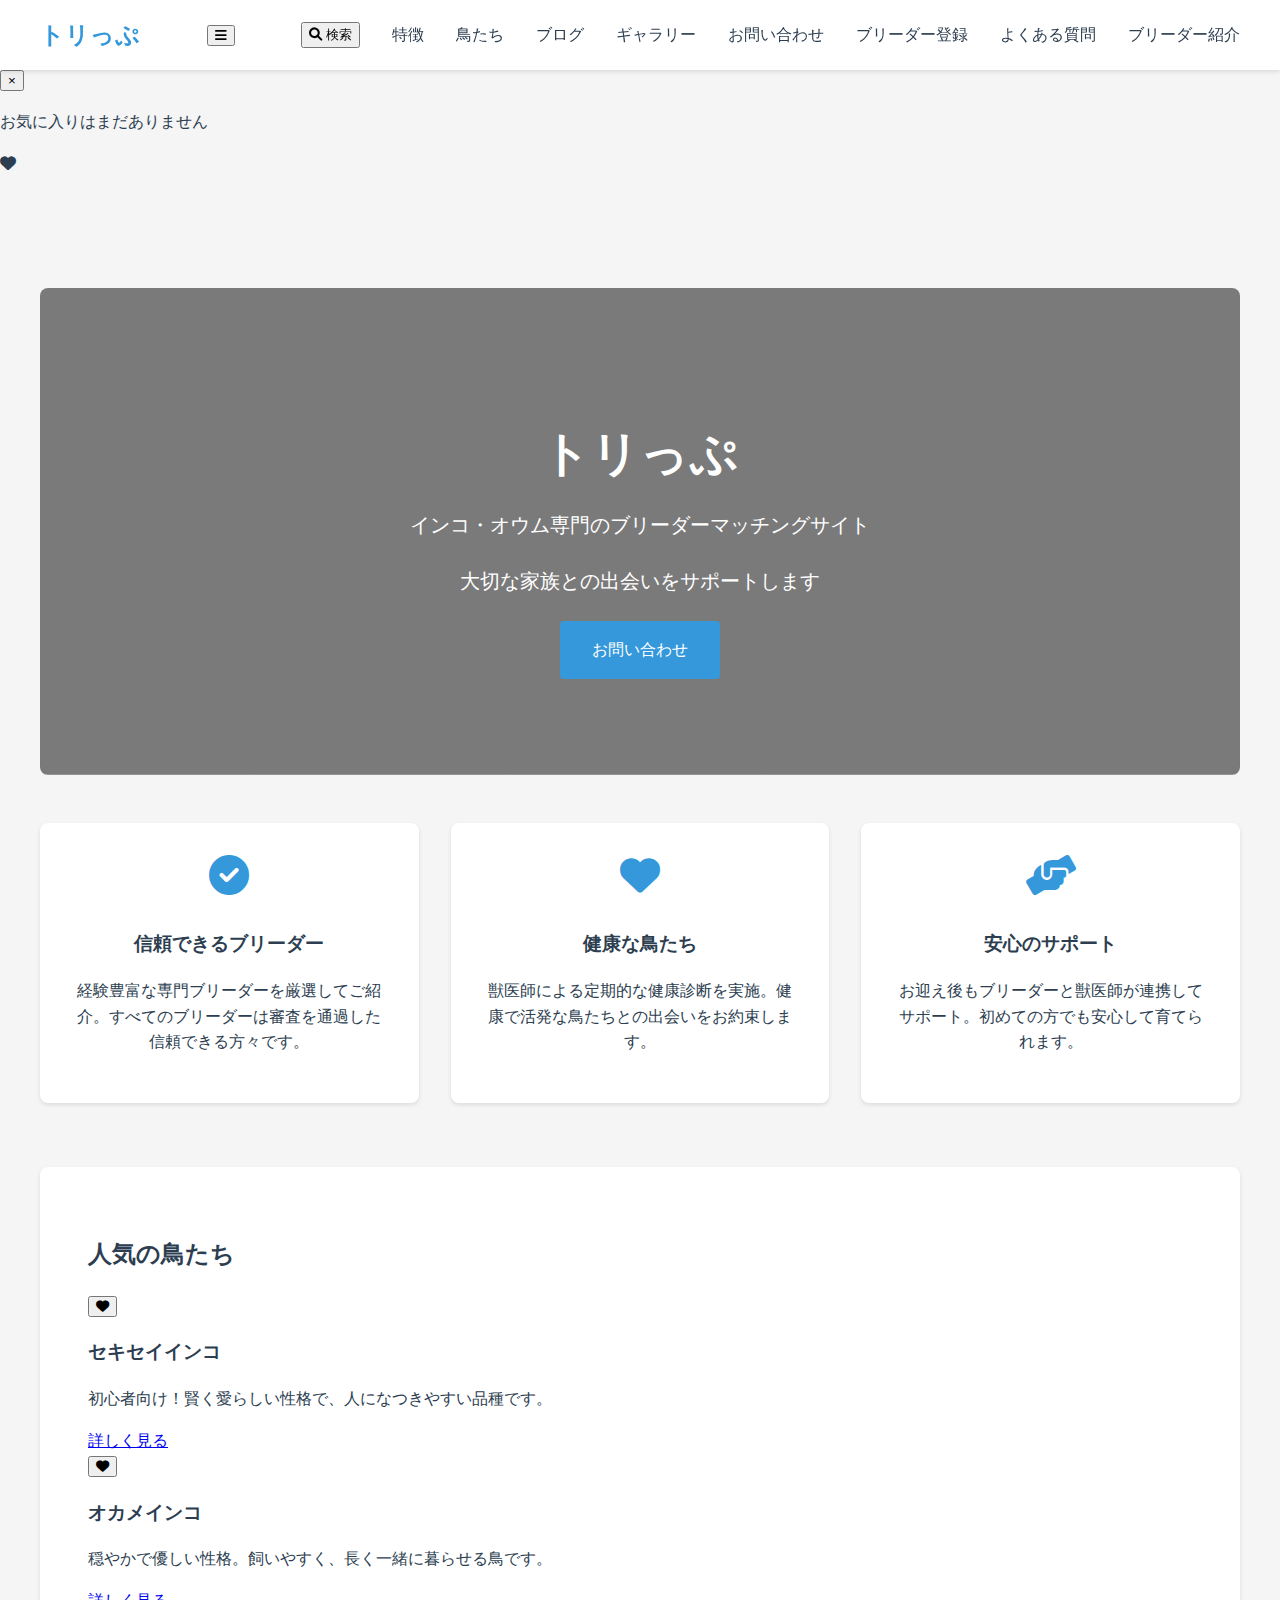
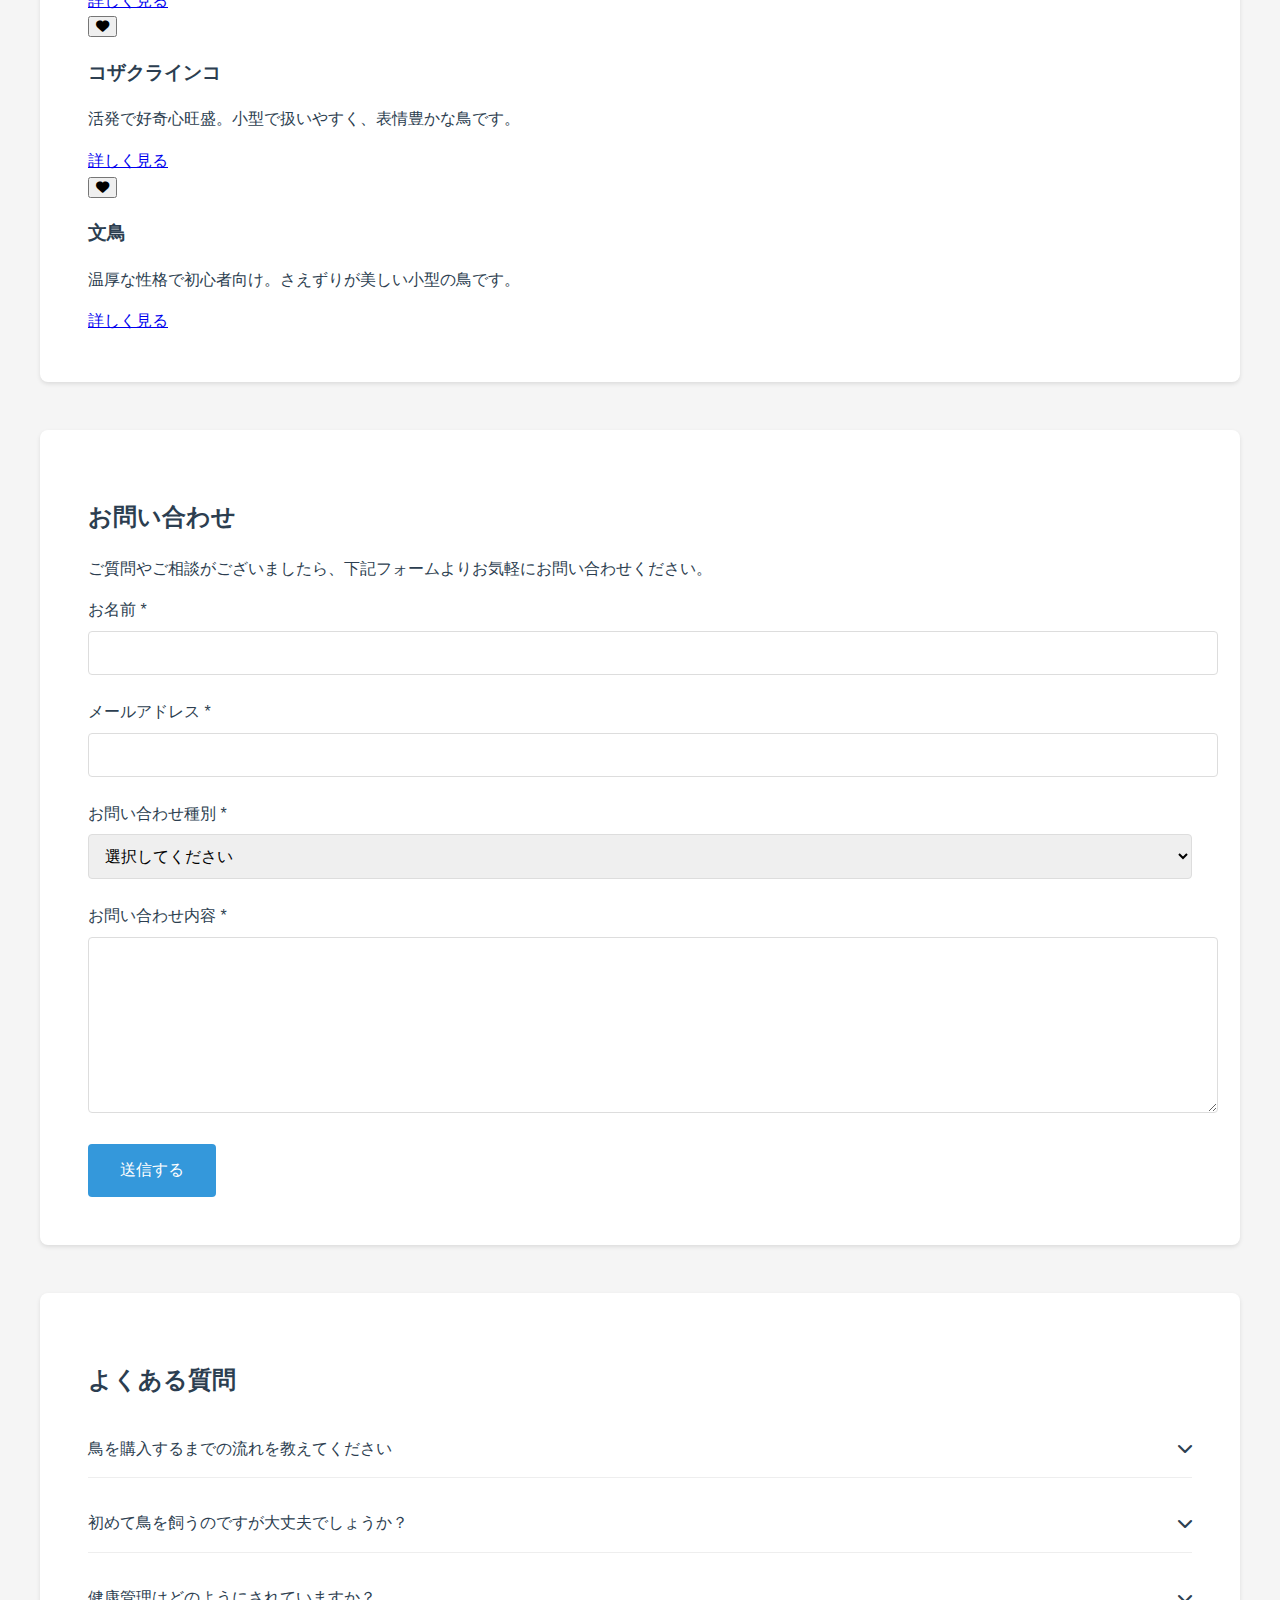
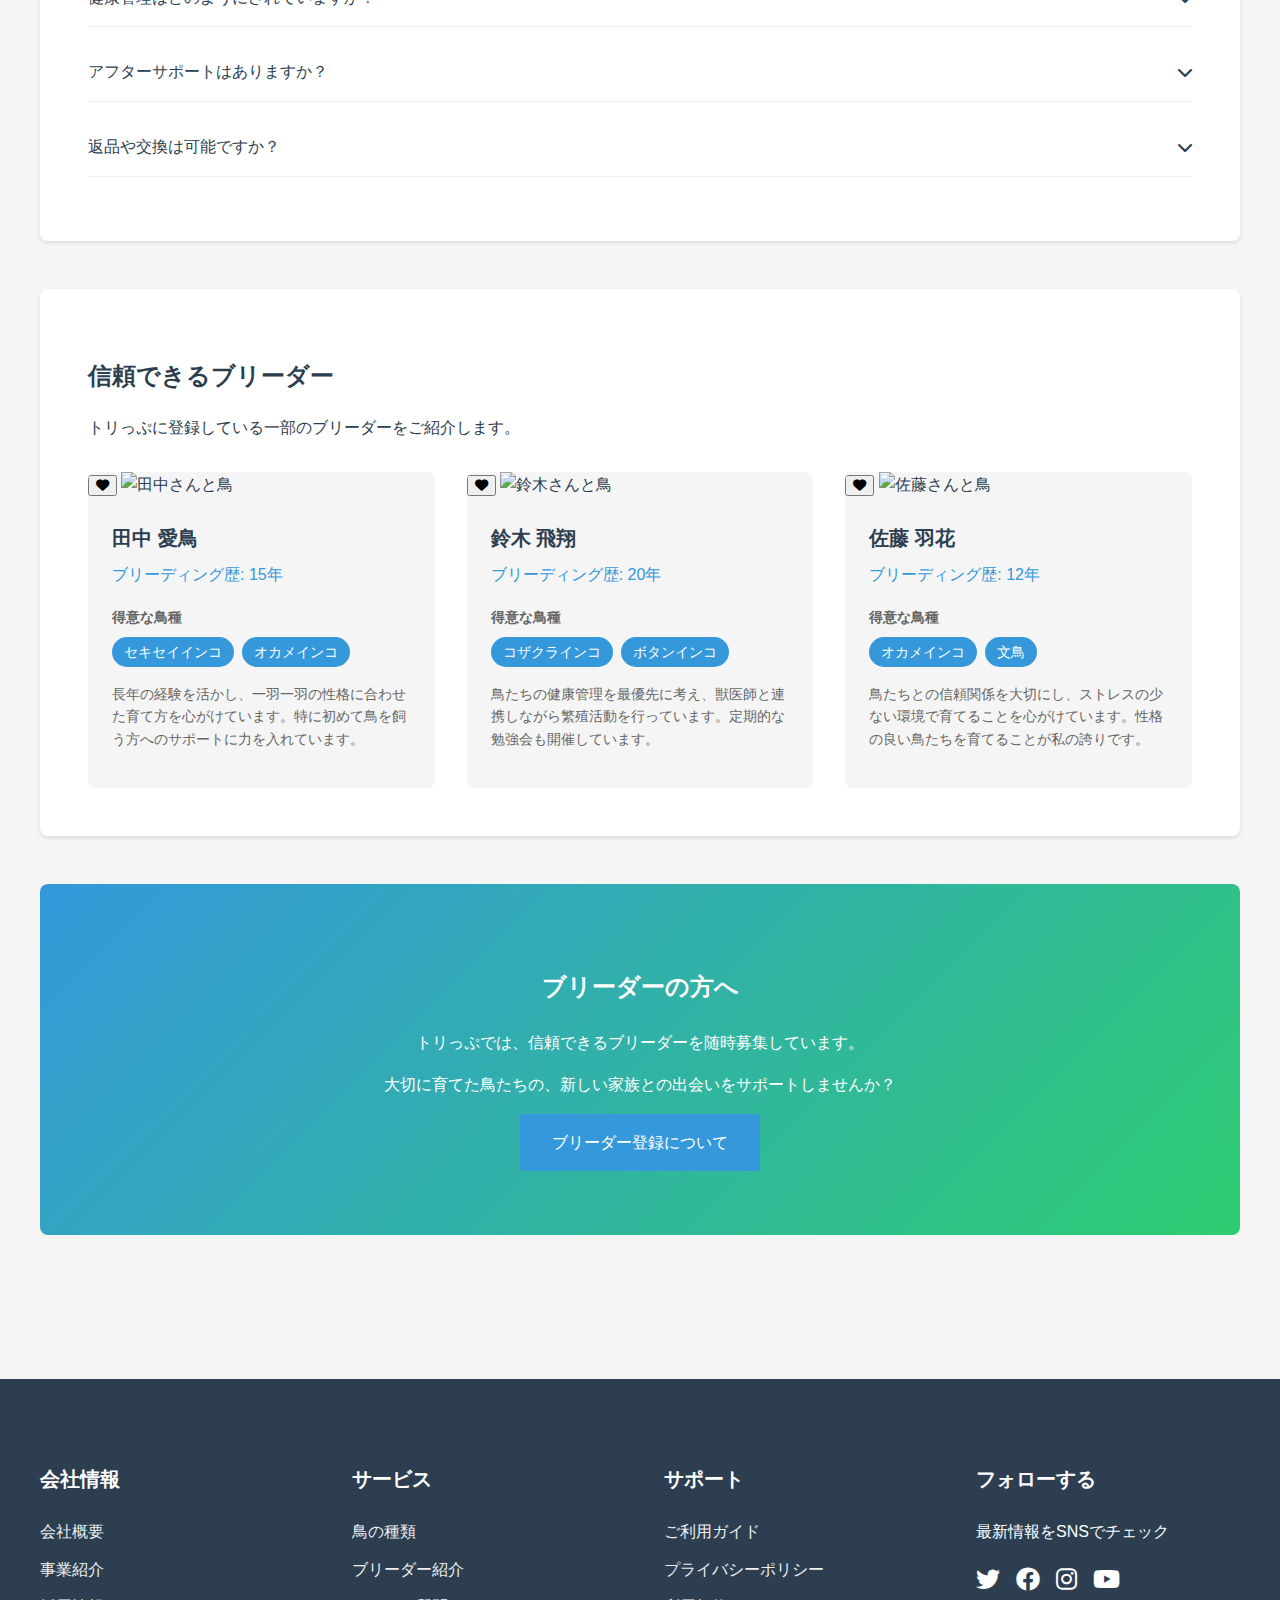
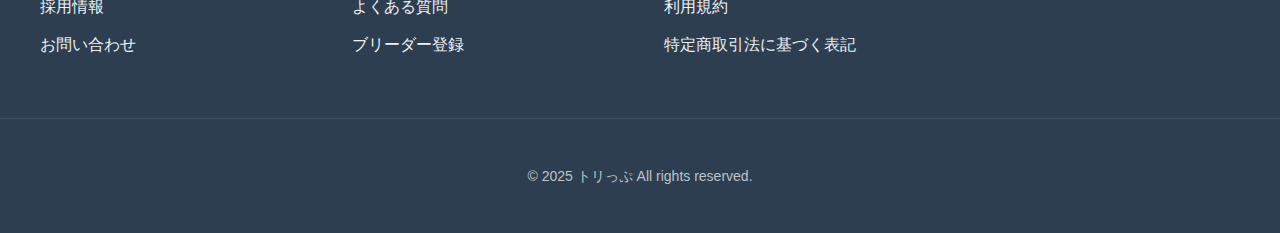
==== commit 1691e4e4: "Add enhanced search functionality" ====
--- a/index.html
+++ b/index.html
@@ -5,9 +5,13 @@
     <meta name="viewport" content="width=device-width, initial-scale=1.0">
     <title>トリっぷ - インコ・オウム専門のブリーダーマッチングサイト</title>
     <meta name="description" content="トリっぷは、インコ・オウム専門のブリーダーマッチングサイトです。">
+    <link rel="manifest" href="/manifest.json">
+    <meta name="theme-color" content="#3498db">
+    <link rel="apple-touch-icon" href="/images/icons/icon-192x192.png">
     <link rel="preconnect" href="https://cdnjs.cloudflare.com">
     <link rel="preconnect" href="https://images.unsplash.com">
     <link rel="stylesheet" href="https://cdnjs.cloudflare.com/ajax/libs/font-awesome/6.0.0/css/all.min.css" media="print" onload="this.media='all'">
+    <link rel="stylesheet" href="css/search.css">
     <style>
         /* 既存のスタイル */
         :root {
@@ -446,6 +450,31 @@
             text-align: center;
             font-size: 0.875rem;
             color: #bdc3c7;
+        }
+
+        /* オフライン通知のスタイル */
+        .offline-notification {
+            position: fixed;
+            bottom: 20px;
+            left: 50%;
+            transform: translateX(-50%);
+            background-color: rgba(0, 0, 0, 0.8);
+            color: white;
+            padding: 1rem 2rem;
+            border-radius: 4px;
+            z-index: 9999;
+            animation: slideUp 0.3s ease-out;
+        }
+
+        @keyframes slideUp {
+            from {
+                transform: translate(-50%, 100%);
+                opacity: 0;
+            }
+            to {
+                transform: translate(-50%, 0);
+                opacity: 1;
+            }
         }
 
         /* レスポンシブ改善 */
@@ -590,14 +619,10 @@
                 <i class="fas fa-bars"></i>
             </button>
             <div class="nav-links">
-                <form class="search-form" onsubmit="return handleSearch(event)">
-                    <input type="search" class="search-input" placeholder="鳥種やブリーダーを検索..." 
-                           aria-label="鳥種やブリーダーを検索" oninput="handleSearchInput(event)">
-                    <button type="submit" class="search-button" aria-label="検索">
-                        <i class="fas fa-search"></i>
-                    </button>
-                    <div class="search-results" id="searchResults"></div>
-                </form>
+                <button class="search-trigger" onclick="searchSystem.toggleSearch(true)">
+                    <i class="fas fa-search"></i>
+                    検索
+                </button>
                 <a href="#features" class="nav-link">特徴</a>
                 <a href="#birds" class="nav-link">鳥たち</a>
                 <a href="blog/index.html" class="nav-link">ブログ</a>
@@ -911,6 +936,40 @@
     </footer>
 
     <script>
+        // Service Workerの登録
+        if ('serviceWorker' in navigator) {
+            window.addEventListener('load', () => {
+                navigator.serviceWorker.register('/sw.js')
+                    .then(registration => {
+                        console.log('ServiceWorker registration successful');
+                    })
+                    .catch(err => {
+                        console.log('ServiceWorker registration failed: ', err);
+                    });
+            });
+        }
+
+        // オフラインステータスの監視
+        window.addEventListener('online', updateOnlineStatus);
+        window.addEventListener('offline', updateOnlineStatus);
+
+        function updateOnlineStatus() {
+            const status = navigator.onLine ? 'online' : 'offline';
+            if (!navigator.onLine) {
+                showOfflineNotification();
+            }
+        }
+
+        function showOfflineNotification() {
+            const notification = document.createElement('div');
+            notification.className = 'offline-notification';
+            notification.textContent = 'オフラインモードです。一部の機能が制限される場合があります。';
+            document.body.appendChild(notification);
+            setTimeout(() => {
+                notification.remove();
+            }, 3000);
+        }
+
         // 遅延読み込みの初期化
         document.addEventListener("DOMContentLoaded", function() {
             let lazyImages = [].slice.call(document.querySelectorAll("img.lazy"));
@@ -1082,5 +1141,9 @@
             favorites.init();
         });
     </script>
+    <script src="js/search.js"></script>
+    <script>
+        const searchSystem = new SearchSystem();
+    </script>
 </body>
 </html>
--- a/css/search.css
+++ b/css/search.css
@@ -0,0 +1,302 @@
+.search-overlay {
+    position: fixed;
+    top: 0;
+    left: 0;
+    width: 100%;
+    height: 100%;
+    background: rgba(0, 0, 0, 0.5);
+    backdrop-filter: blur(4px);
+    opacity: 0;
+    visibility: hidden;
+    transition: all 0.3s;
+    z-index: 998;
+}
+
+.search-overlay.visible {
+    opacity: 1;
+    visibility: visible;
+}
+
+.search-panel {
+    position: fixed;
+    top: 50%;
+    left: 50%;
+    transform: translate(-50%, -60%);
+    width: 90%;
+    max-width: 800px;
+    max-height: 80vh;
+    background: white;
+    border-radius: 8px;
+    box-shadow: 0 4px 12px rgba(0, 0, 0, 0.15);
+    opacity: 0;
+    visibility: hidden;
+    transition: all 0.3s;
+    z-index: 999;
+    overflow: hidden;
+    display: flex;
+    flex-direction: column;
+}
+
+.search-panel.visible {
+    opacity: 1;
+    visibility: visible;
+    transform: translate(-50%, -50%);
+}
+
+.search-header {
+    display: flex;
+    align-items: center;
+    padding: 1rem;
+    border-bottom: 1px solid #eee;
+}
+
+.search-input-container {
+    flex: 1;
+    display: flex;
+    align-items: center;
+    background: #f5f5f5;
+    border-radius: 24px;
+    padding: 0.5rem 1rem;
+    margin-right: 1rem;
+}
+
+.search-input {
+    flex: 1;
+    border: none;
+    background: none;
+    font-size: 1rem;
+    padding: 0.5rem;
+    width: 100%;
+}
+
+.search-input:focus {
+    outline: none;
+}
+
+.search-button {
+    background: none;
+    border: none;
+    color: #666;
+    cursor: pointer;
+    padding: 0.5rem;
+}
+
+.close-search {
+    background: none;
+    border: none;
+    font-size: 1.5rem;
+    color: #666;
+    cursor: pointer;
+    padding: 0.5rem;
+}
+
+.search-filters {
+    padding: 1rem;
+    border-bottom: 1px solid #eee;
+    display: flex;
+    gap: 1rem;
+    flex-wrap: wrap;
+}
+
+.filter-group {
+    flex: 1;
+    min-width: 200px;
+}
+
+.filter-group label {
+    display: block;
+    margin-bottom: 0.5rem;
+    color: #666;
+    font-size: 0.875rem;
+}
+
+.filter-group select,
+.filter-group input {
+    width: 100%;
+    padding: 0.5rem;
+    border: 1px solid #ddd;
+    border-radius: 4px;
+    font-size: 0.875rem;
+}
+
+.price-range {
+    display: flex;
+    align-items: center;
+    gap: 0.5rem;
+}
+
+.price-range input {
+    width: calc(50% - 1rem);
+}
+
+.search-history {
+    padding: 1rem;
+    border-bottom: 1px solid #eee;
+}
+
+.search-history h3 {
+    margin: 0 0 0.5rem;
+    font-size: 0.875rem;
+    color: #666;
+}
+
+.history-items {
+    display: flex;
+    flex-wrap: wrap;
+    gap: 0.5rem;
+}
+
+.history-item {
+    display: flex;
+    align-items: center;
+    gap: 0.5rem;
+    padding: 0.5rem 1rem;
+    background: #f5f5f5;
+    border-radius: 16px;
+    font-size: 0.875rem;
+    cursor: pointer;
+    transition: background-color 0.3s;
+}
+
+.history-item:hover {
+    background: #eee;
+}
+
+.remove-history {
+    background: none;
+    border: none;
+    color: #666;
+    cursor: pointer;
+    padding: 0.25rem;
+    opacity: 0;
+    transition: opacity 0.3s;
+}
+
+.history-item:hover .remove-history {
+    opacity: 1;
+}
+
+.search-results {
+    flex: 1;
+    overflow-y: auto;
+    padding: 1rem;
+}
+
+.result-section {
+    margin-bottom: 2rem;
+}
+
+.result-section h3 {
+    margin: 0 0 1rem;
+    color: var(--text-color);
+}
+
+.result-grid {
+    display: grid;
+    grid-template-columns: repeat(auto-fill, minmax(250px, 1fr));
+    gap: 1rem;
+}
+
+.result-card {
+    background: white;
+    border-radius: 8px;
+    overflow: hidden;
+    box-shadow: 0 2px 4px rgba(0, 0, 0, 0.1);
+    transition: transform 0.3s;
+}
+
+.result-card:hover {
+    transform: translateY(-2px);
+}
+
+.result-card img {
+    width: 100%;
+    height: 160px;
+    object-fit: cover;
+}
+
+.result-content {
+    padding: 1rem;
+}
+
+.result-content h4 {
+    margin: 0 0 0.5rem;
+    color: var(--text-color);
+}
+
+.result-category {
+    display: inline-block;
+    padding: 0.25rem 0.5rem;
+    background: var(--primary-color);
+    color: white;
+    border-radius: 4px;
+    font-size: 0.75rem;
+    margin-bottom: 0.5rem;
+}
+
+.result-breed,
+.result-location,
+.result-experience {
+    color: #666;
+    font-size: 0.875rem;
+    margin: 0.25rem 0;
+}
+
+.result-price {
+    color: var(--primary-color);
+    font-weight: bold;
+    margin: 0.5rem 0;
+}
+
+.result-tags,
+.result-specialties {
+    display: flex;
+    flex-wrap: wrap;
+    gap: 0.25rem;
+    margin-top: 0.5rem;
+}
+
+.tag,
+.specialty {
+    padding: 0.25rem 0.5rem;
+    background: #f5f5f5;
+    border-radius: 4px;
+    font-size: 0.75rem;
+    color: #666;
+}
+
+.result-excerpt {
+    color: #666;
+    font-size: 0.875rem;
+    margin: 0.5rem 0;
+    display: -webkit-box;
+    -webkit-line-clamp: 2;
+    -webkit-box-orient: vertical;
+    overflow: hidden;
+}
+
+.no-results,
+.no-history {
+    text-align: center;
+    color: #666;
+    padding: 2rem;
+    font-style: italic;
+}
+
+@media (max-width: 768px) {
+    .search-panel {
+        width: 100%;
+        height: 100%;
+        max-width: none;
+        max-height: none;
+        border-radius: 0;
+    }
+
+    .filter-group {
+        min-width: 100%;
+    }
+
+    .result-grid {
+        grid-template-columns: 1fr;
+    }
+}
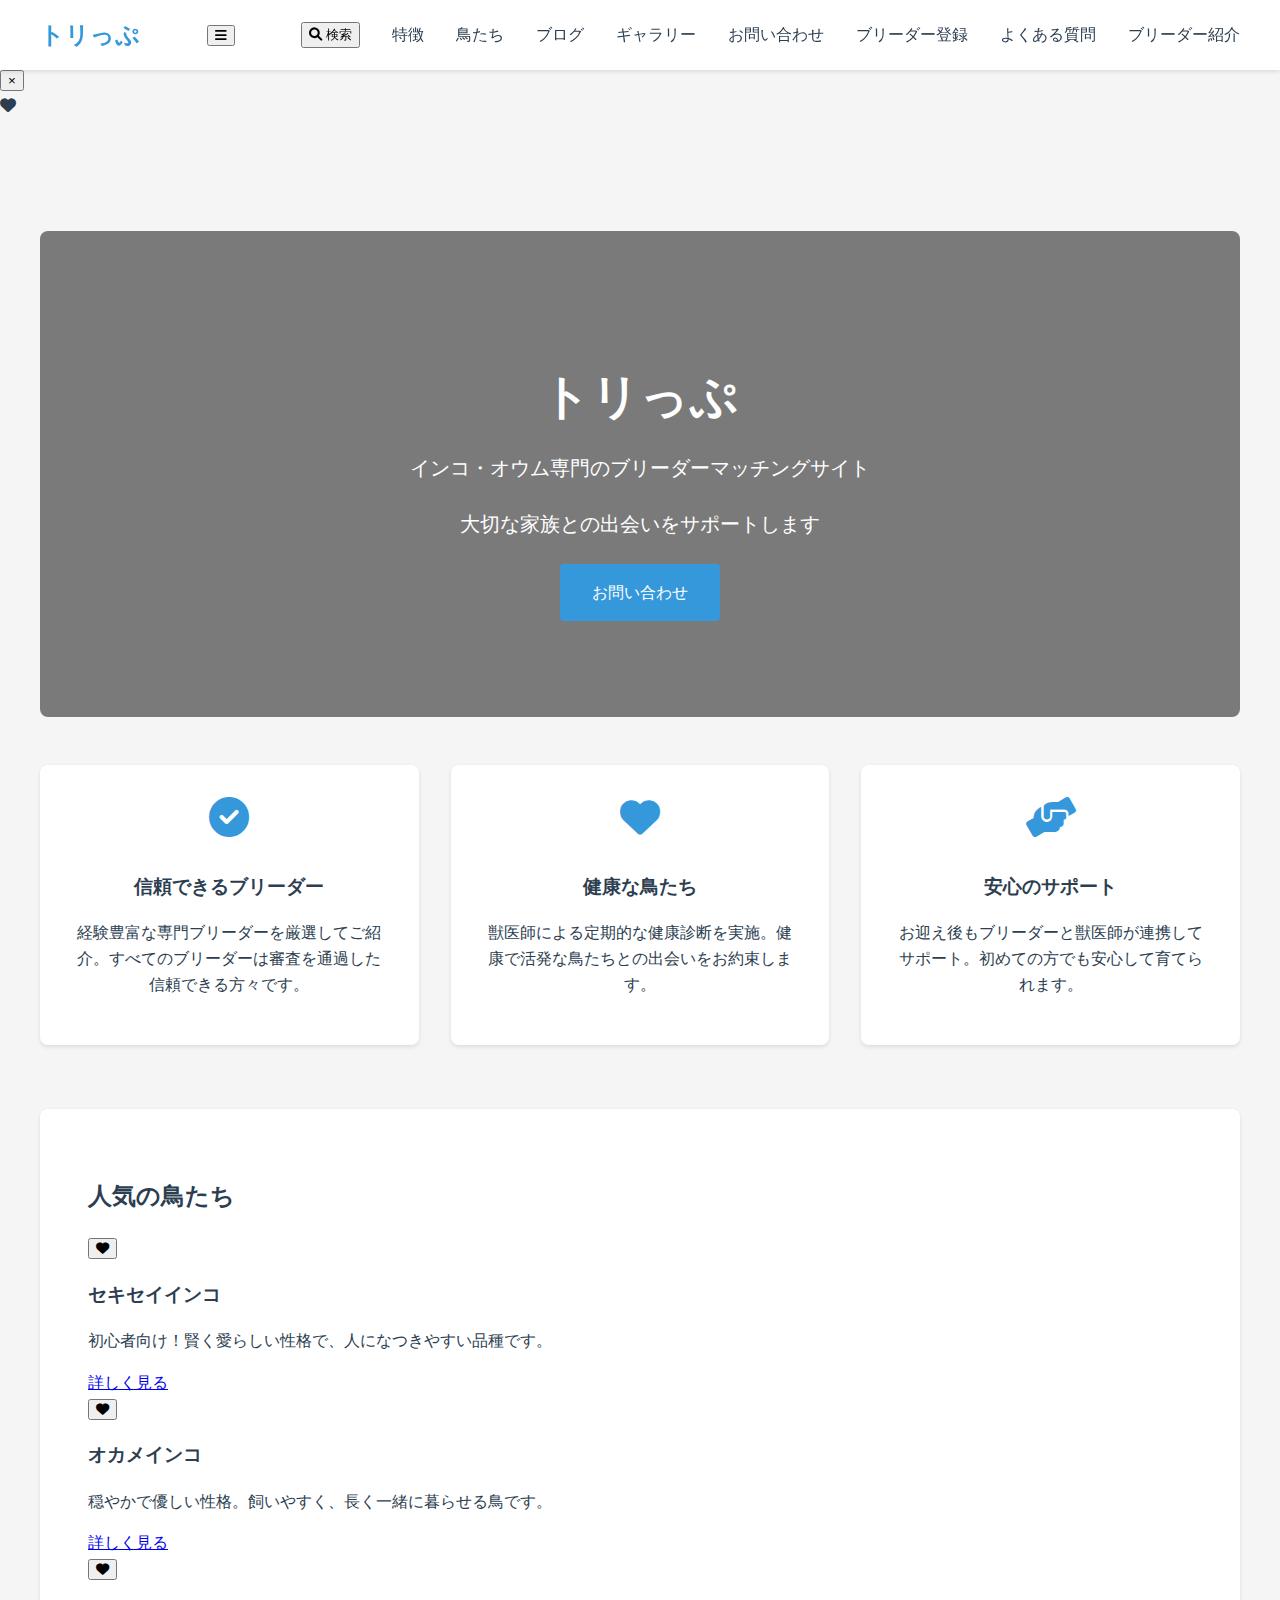
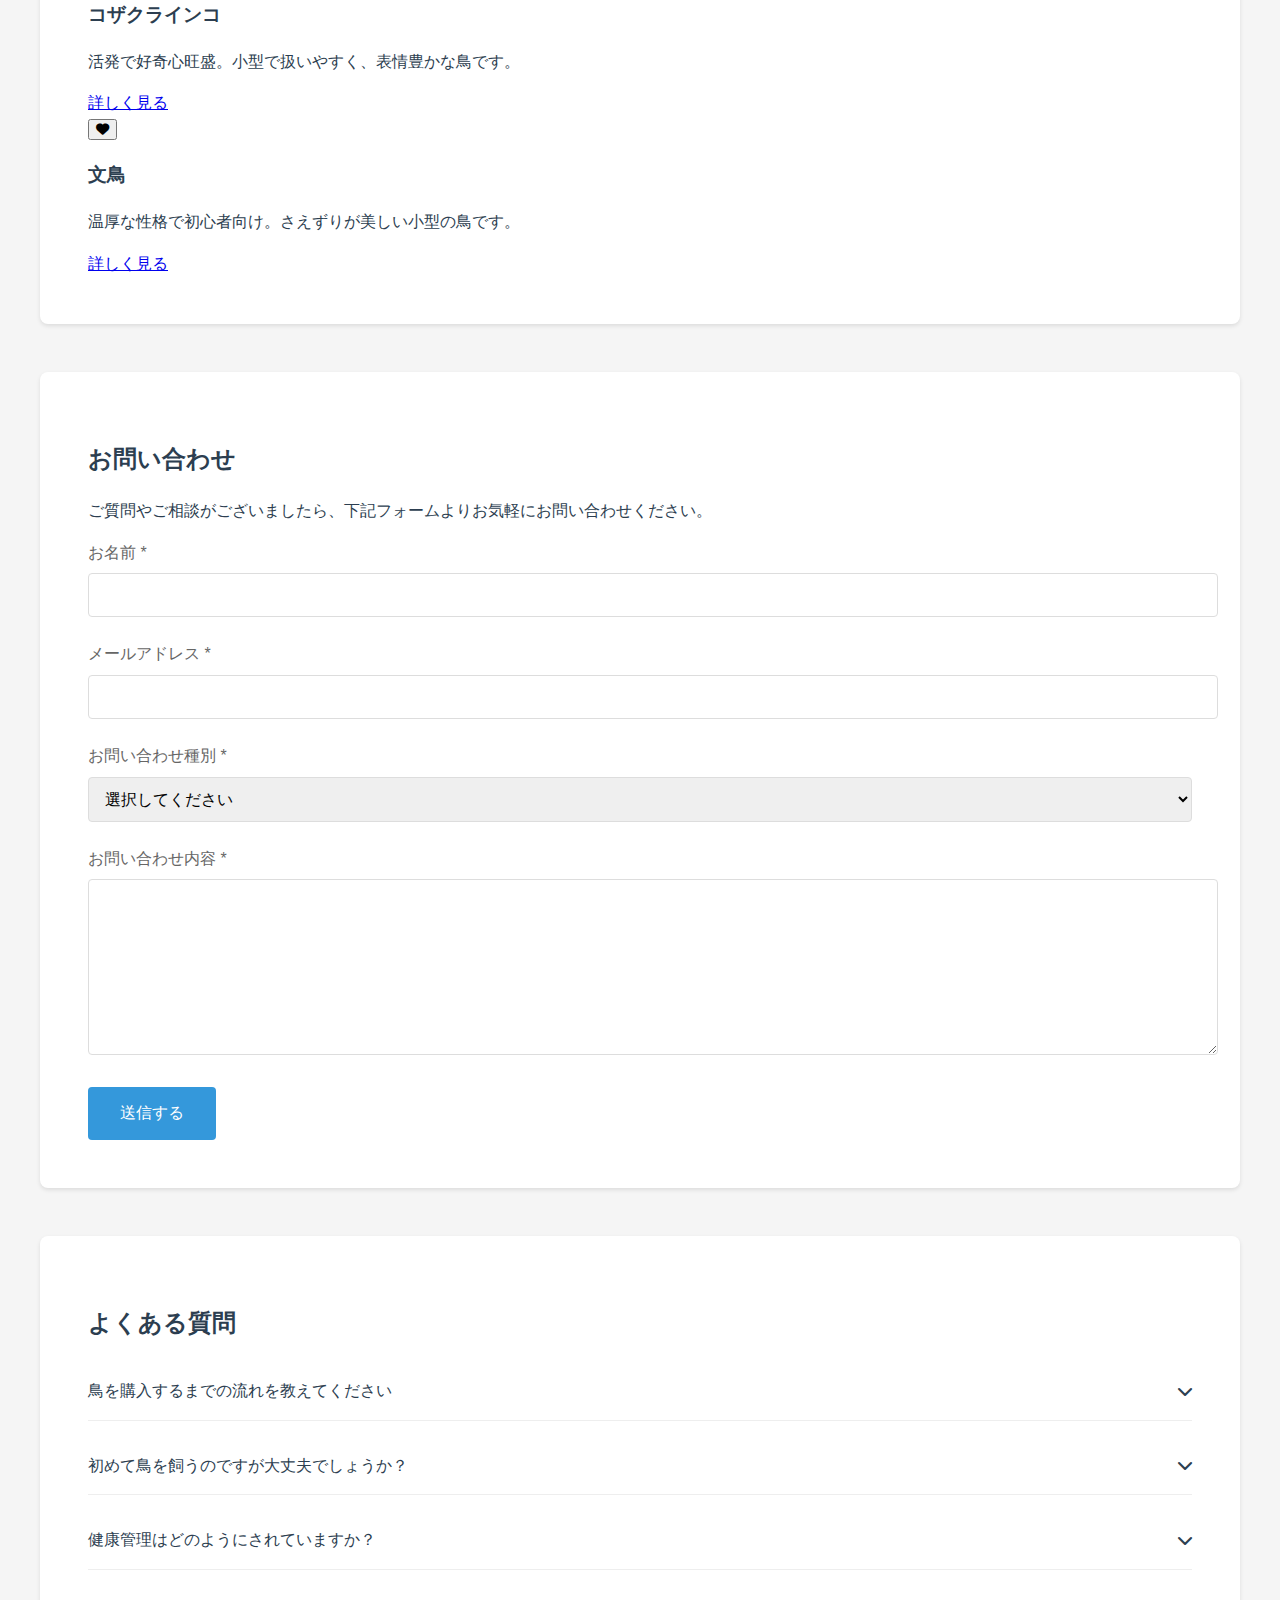
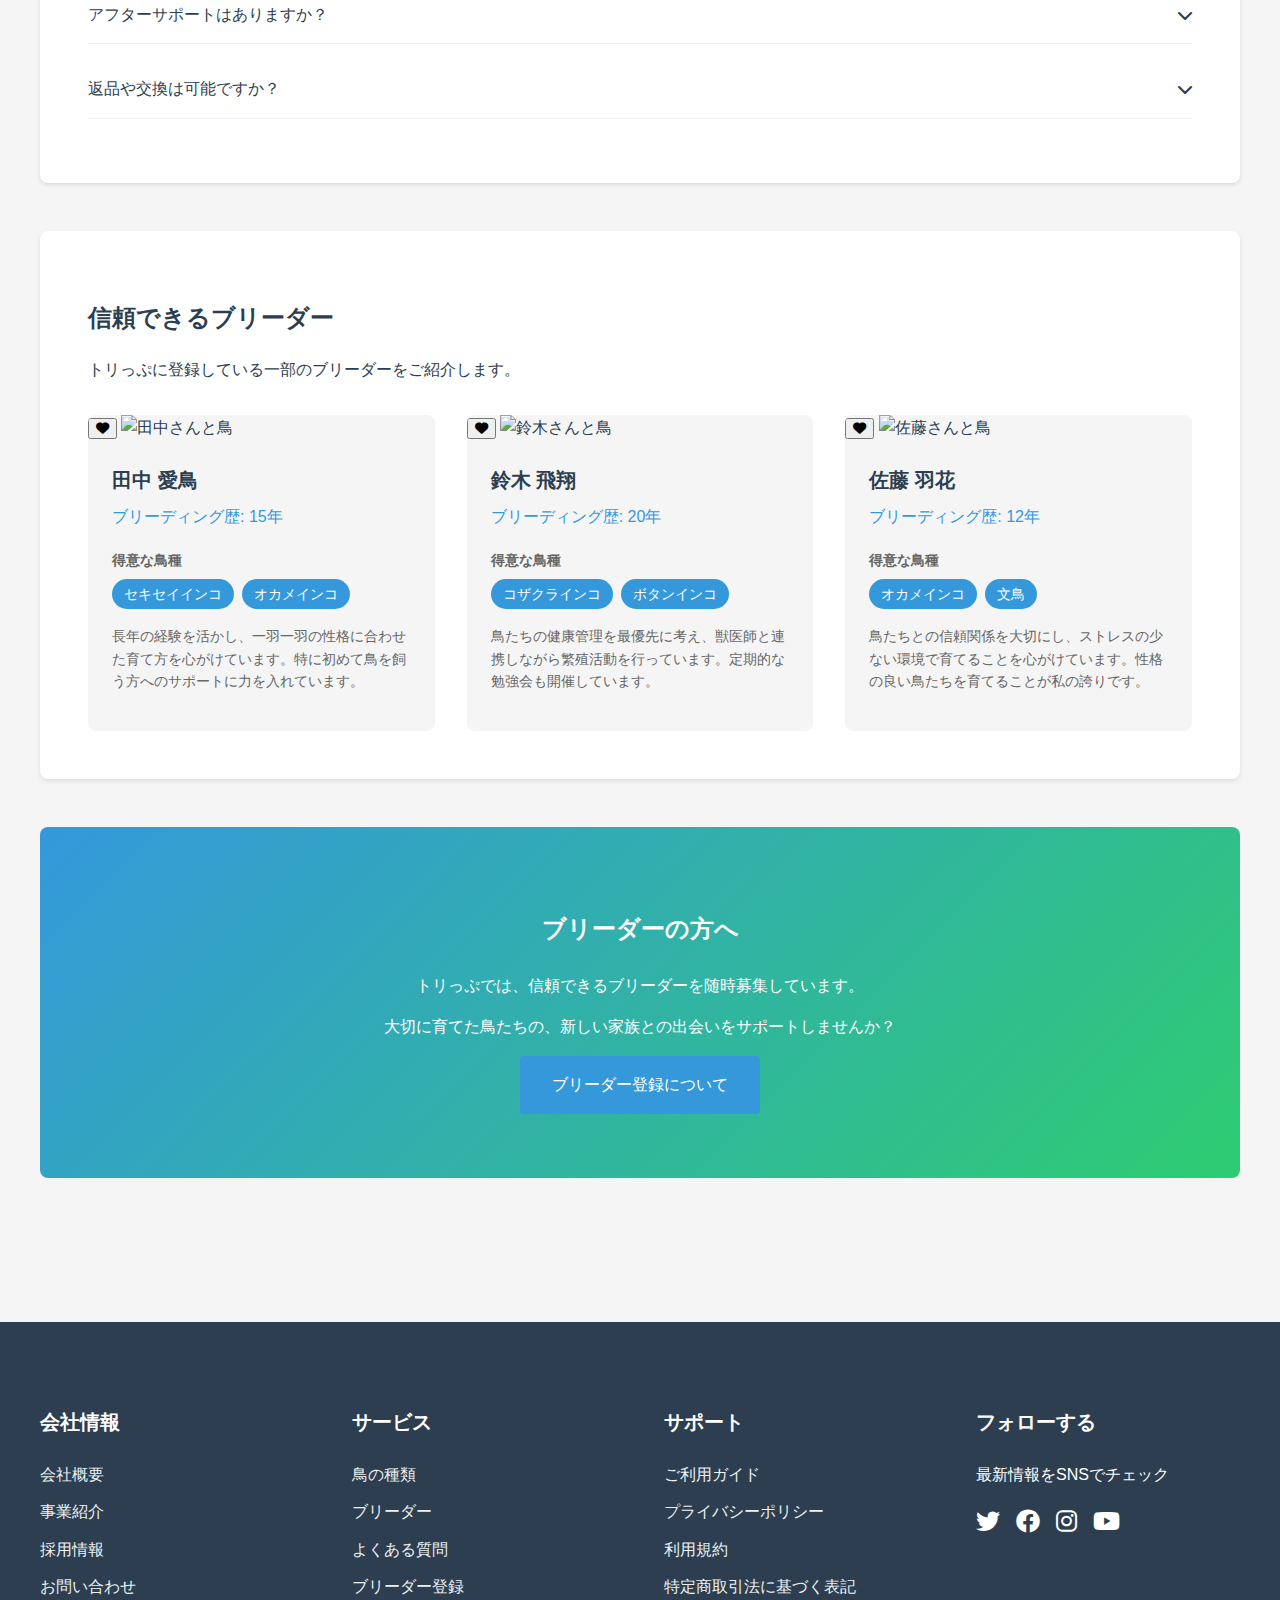
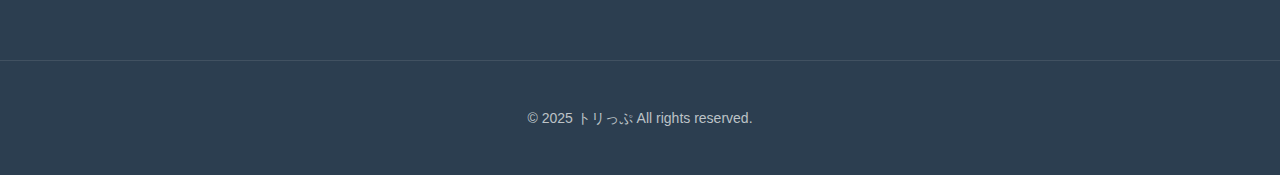
==== commit b5b1c08f: "Add user authentication system" ====
--- a/index.html
+++ b/index.html
@@ -12,6 +12,7 @@
     <link rel="preconnect" href="https://images.unsplash.com">
     <link rel="stylesheet" href="https://cdnjs.cloudflare.com/ajax/libs/font-awesome/6.0.0/css/all.min.css" media="print" onload="this.media='all'">
     <link rel="stylesheet" href="css/search.css">
+    <link rel="stylesheet" href="css/auth.css">
     <style>
         /* 既存のスタイル */
         :root {
@@ -902,7 +903,7 @@
                 <h3>サービス</h3>
                 <ul class="footer-links">
                     <li><a href="#birds">鳥の種類</a></li>
-                    <li><a href="#breeders">ブリーダー紹介</a></li>
+                    <li><a href="#breeders">ブリーダー</a></li>
                     <li><a href="#faq">よくある質問</a></li>
                     <li><a href="#register">ブリーダー登録</a></li>
                 </ul>
@@ -935,215 +936,25 @@
         </div>
     </footer>
 
-    <script>
-        // Service Workerの登録
-        if ('serviceWorker' in navigator) {
-            window.addEventListener('load', () => {
-                navigator.serviceWorker.register('/sw.js')
-                    .then(registration => {
-                        console.log('ServiceWorker registration successful');
-                    })
-                    .catch(err => {
-                        console.log('ServiceWorker registration failed: ', err);
-                    });
-            });
-        }
-
-        // オフラインステータスの監視
-        window.addEventListener('online', updateOnlineStatus);
-        window.addEventListener('offline', updateOnlineStatus);
-
-        function updateOnlineStatus() {
-            const status = navigator.onLine ? 'online' : 'offline';
-            if (!navigator.onLine) {
-                showOfflineNotification();
-            }
-        }
-
-        function showOfflineNotification() {
-            const notification = document.createElement('div');
-            notification.className = 'offline-notification';
-            notification.textContent = 'オフラインモードです。一部の機能が制限される場合があります。';
-            document.body.appendChild(notification);
-            setTimeout(() => {
-                notification.remove();
-            }, 3000);
-        }
-
-        // 遅延読み込みの初期化
-        document.addEventListener("DOMContentLoaded", function() {
-            let lazyImages = [].slice.call(document.querySelectorAll("img.lazy"));
-            let active = false;
-
-            const lazyLoad = function() {
-                if (active === false) {
-                    active = true;
-
-                    setTimeout(function() {
-                        lazyImages.forEach(function(lazyImage) {
-                            if ((lazyImage.getBoundingClientRect().top <= window.innerHeight && lazyImage.getBoundingClientRect().bottom >= 0) && getComputedStyle(lazyImage).display !== "none") {
-                                lazyImage.src = lazyImage.dataset.src;
-                                lazyImage.classList.remove("lazy");
-
-                                lazyImages = lazyImages.filter(function(image) {
-                                    return image !== lazyImage;
-                                });
-
-                                if (lazyImages.length === 0) {
-                                    document.removeEventListener("scroll", lazyLoad);
-                                    window.removeEventListener("resize", lazyLoad);
-                                    window.removeEventListener("orientationchange", lazyLoad);
-                                }
-                            }
-                        });
-
-                        active = false;
-                    }, 200);
-                }
-            };
-
-            document.addEventListener("scroll", lazyLoad);
-            window.addEventListener("resize", lazyLoad);
-            window.addEventListener("orientationchange", lazyLoad);
-            lazyLoad();
-        });
-
-        // 検索機能の最適化（デバウンス処理）
-        function debounce(func, wait) {
-            let timeout;
-            return function executedFunction(...args) {
-                const later = () => {
-                    clearTimeout(timeout);
-                    func(...args);
-                };
-                clearTimeout(timeout);
-                timeout = setTimeout(later, wait);
-            };
-        }
-
-        const handleSearchInput = debounce(function(event) {
-            const searchTerm = event.target.value.toLowerCase();
-            const resultsContainer = document.getElementById('searchResults');
-            
-            if (searchTerm.length < 2) {
-                resultsContainer.classList.remove('active');
-                return;
-            }
-
-            const results = [...searchData.birds, ...searchData.breeders].filter(item => 
-                item.title.toLowerCase().includes(searchTerm) || 
-                item.description.toLowerCase().includes(searchTerm)
-            );
-
-            if (results.length > 0) {
-                resultsContainer.innerHTML = results.map(result => `
-                    <div class="search-result-item" onclick="handleResultClick('${result.title}')">
-                        <div class="result-category">${result.category}</div>
-                        <div class="result-title">${result.title}</div>
-                        <div class="result-description">${result.description}</div>
-                    </div>
-                `).join('');
-                resultsContainer.classList.add('active');
-            } else {
-                resultsContainer.innerHTML = `
-                    <div class="search-result-item">
-                        <div class="result-description">検索結果が見つかりませんでした</div>
-                    </div>
-                `;
-                resultsContainer.classList.add('active');
-            }
-        }, 300);
-
-        // お気に入り機能の最適化（ローカルストレージの効率化）
-        const favorites = {
-            data: JSON.parse(localStorage.getItem('favorites')) || { birds: {}, breeders: {} },
-            
-            save() {
-                localStorage.setItem('favorites', JSON.stringify(this.data));
-            },
-
-            toggle(type, id, name, image) {
-                const collection = this.data[type + 's'];
-                const btn = event.currentTarget;
-                
-                if (collection[id]) {
-                    delete collection[id];
-                    btn.classList.remove('active');
-                } else {
-                    collection[id] = { name, image };
-                    btn.classList.add('active');
-                }
-                
-                this.save();
-                this.updateList();
-            },
-
-            updateList() {
-                const container = document.getElementById('favoritesList');
-                let html = '';
-
-                // 鳥のお気に入り
-                if (Object.keys(this.data.birds).length > 0) {
-                    html += '<h4>鳥</h4><ul class="favorites-list">';
-                    for (const [id, data] of Object.entries(this.data.birds)) {
-                        html += this.createItemHtml('bird', id, data);
-                    }
-                    html += '</ul>';
-                }
-
-                // ブリーダーのお気に入り
-                if (Object.keys(this.data.breeders).length > 0) {
-                    html += '<h4>ブリーダー</h4><ul class="favorites-list">';
-                    for (const [id, data] of Object.entries(this.data.breeders)) {
-                        html += this.createItemHtml('breeder', id, data);
-                    }
-                    html += '</ul>';
-                }
-
-                if (html === '') {
-                    html = '<p>お気に入りはまだありません</p>';
-                }
-
-                container.innerHTML = html;
-            },
-
-            createItemHtml(type, id, data) {
-                return `
-                    <li class="favorite-item">
-                        <img src="${data.image}" alt="${data.name}" loading="lazy">
-                        <div class="favorite-item-info">
-                            <h4>${data.name}</h4>
-                            ${type === 'bird' ? `<a href="birds/${id}.html">詳細を見る</a>` : ''}
-                        </div>
-                        <button class="favorite-remove" onclick="favorites.toggle('${type}', '${id}', '${data.name}', '${data.image}')">
-                            <i class="fas fa-times"></i>
-                        </button>
-                    </li>
-                `;
-            },
-
-            init() {
-                // お気に入りボタンの状態を復元
-                document.querySelectorAll('.favorite-btn').forEach(btn => {
-                    const type = btn.getAttribute('onclick').split("'")[1];
-                    const id = btn.getAttribute('onclick').split("'")[3];
-                    if (this.data[type + 's'][id]) {
-                        btn.classList.add('active');
-                    }
-                });
-
-                this.updateList();
-            }
-        };
-
-        // 初期化
-        document.addEventListener('DOMContentLoaded', function() {
-            favorites.init();
-        });
-    </script>
+    <!-- Firebase SDKs -->
+    <script src="https://www.gstatic.com/firebasejs/9.x.x/firebase-app-compat.js"></script>
+    <script src="https://www.gstatic.com/firebasejs/9.x.x/firebase-auth-compat.js"></script>
+    
     <script src="js/search.js"></script>
+    <script src="js/auth.js"></script>
     <script>
         const searchSystem = new SearchSystem();
+        const authSystem = new AuthSystem();
+
+        // 認証状態の変更を監視
+        document.addEventListener('authStateChanged', (e) => {
+            const user = e.detail.user;
+            if (user) {
+                console.log('ログインしました:', user.displayName);
+            } else {
+                console.log('ログアウトしました');
+            }
+        });
     </script>
 </body>
 </html>
--- a/css/auth.css
+++ b/css/auth.css
@@ -0,0 +1,220 @@
+.auth-overlay {
+    position: fixed;
+    top: 0;
+    left: 0;
+    width: 100%;
+    height: 100%;
+    background: rgba(0, 0, 0, 0.5);
+    backdrop-filter: blur(4px);
+    opacity: 0;
+    visibility: hidden;
+    transition: all 0.3s;
+    z-index: 998;
+}
+
+.auth-overlay.visible {
+    opacity: 1;
+    visibility: visible;
+}
+
+.auth-modal {
+    position: fixed;
+    top: 50%;
+    left: 50%;
+    transform: translate(-50%, -60%);
+    width: 90%;
+    max-width: 400px;
+    background: white;
+    border-radius: 8px;
+    box-shadow: 0 4px 12px rgba(0, 0, 0, 0.15);
+    opacity: 0;
+    visibility: hidden;
+    transition: all 0.3s;
+    z-index: 999;
+    padding: 2rem;
+}
+
+.auth-modal.visible {
+    opacity: 1;
+    visibility: visible;
+    transform: translate(-50%, -50%);
+}
+
+.close-auth {
+    position: absolute;
+    top: 1rem;
+    right: 1rem;
+    background: none;
+    border: none;
+    font-size: 1.5rem;
+    color: #666;
+    cursor: pointer;
+    padding: 0.5rem;
+}
+
+.auth-form {
+    margin-top: 1rem;
+}
+
+.auth-form h2 {
+    margin: 0 0 1.5rem;
+    color: var(--text-color);
+    text-align: center;
+}
+
+.form-group {
+    margin-bottom: 1rem;
+}
+
+.form-group label {
+    display: block;
+    margin-bottom: 0.5rem;
+    color: #666;
+}
+
+.form-group input {
+    width: 100%;
+    padding: 0.75rem;
+    border: 1px solid #ddd;
+    border-radius: 4px;
+    font-size: 1rem;
+    transition: border-color 0.3s;
+}
+
+.form-group input:focus {
+    outline: none;
+    border-color: var(--primary-color);
+}
+
+.form-error {
+    color: #dc3545;
+    font-size: 0.875rem;
+    margin-top: 0.5rem;
+    min-height: 1.25rem;
+}
+
+.auth-button {
+    width: 100%;
+    padding: 0.75rem;
+    background: var(--primary-color);
+    color: white;
+    border: none;
+    border-radius: 4px;
+    font-size: 1rem;
+    cursor: pointer;
+    transition: background-color 0.3s;
+}
+
+.auth-button:hover {
+    background: var(--primary-color-dark);
+}
+
+.auth-links {
+    margin: 1rem 0;
+    text-align: center;
+}
+
+.link-button {
+    background: none;
+    border: none;
+    color: var(--primary-color);
+    cursor: pointer;
+    padding: 0.5rem;
+    font-size: 0.875rem;
+}
+
+.link-button:hover {
+    text-decoration: underline;
+}
+
+.social-auth {
+    margin-top: 1.5rem;
+    border-top: 1px solid #eee;
+    padding-top: 1.5rem;
+}
+
+.social-button {
+    width: 100%;
+    padding: 0.75rem;
+    border: 1px solid #ddd;
+    border-radius: 4px;
+    background: white;
+    color: #666;
+    font-size: 1rem;
+    cursor: pointer;
+    display: flex;
+    align-items: center;
+    justify-content: center;
+    gap: 0.5rem;
+    margin-bottom: 0.5rem;
+    transition: background-color 0.3s;
+}
+
+.social-button i {
+    font-size: 1.25rem;
+}
+
+.social-button.google {
+    color: #db4437;
+    border-color: #db4437;
+}
+
+.social-button.google:hover {
+    background: #db443710;
+}
+
+.social-button.twitter {
+    color: #1da1f2;
+    border-color: #1da1f2;
+}
+
+.social-button.twitter:hover {
+    background: #1da1f210;
+}
+
+.user-menu {
+    display: none;
+    position: absolute;
+    top: 100%;
+    right: 0;
+    background: white;
+    border-radius: 4px;
+    box-shadow: 0 2px 4px rgba(0, 0, 0, 0.1);
+    padding: 0.5rem 0;
+    min-width: 200px;
+}
+
+.user-menu-item {
+    display: flex;
+    align-items: center;
+    gap: 0.5rem;
+    padding: 0.75rem 1rem;
+    color: #666;
+    text-decoration: none;
+    transition: background-color 0.3s;
+}
+
+.user-menu-item:hover {
+    background: #f5f5f5;
+}
+
+.user-menu-item i {
+    width: 1.5rem;
+    text-align: center;
+}
+
+.avatar {
+    width: 32px;
+    height: 32px;
+    border-radius: 50%;
+    object-fit: cover;
+}
+
+@media (max-width: 768px) {
+    .auth-modal {
+        width: 100%;
+        height: 100%;
+        max-width: none;
+        border-radius: 0;
+    }
+}
